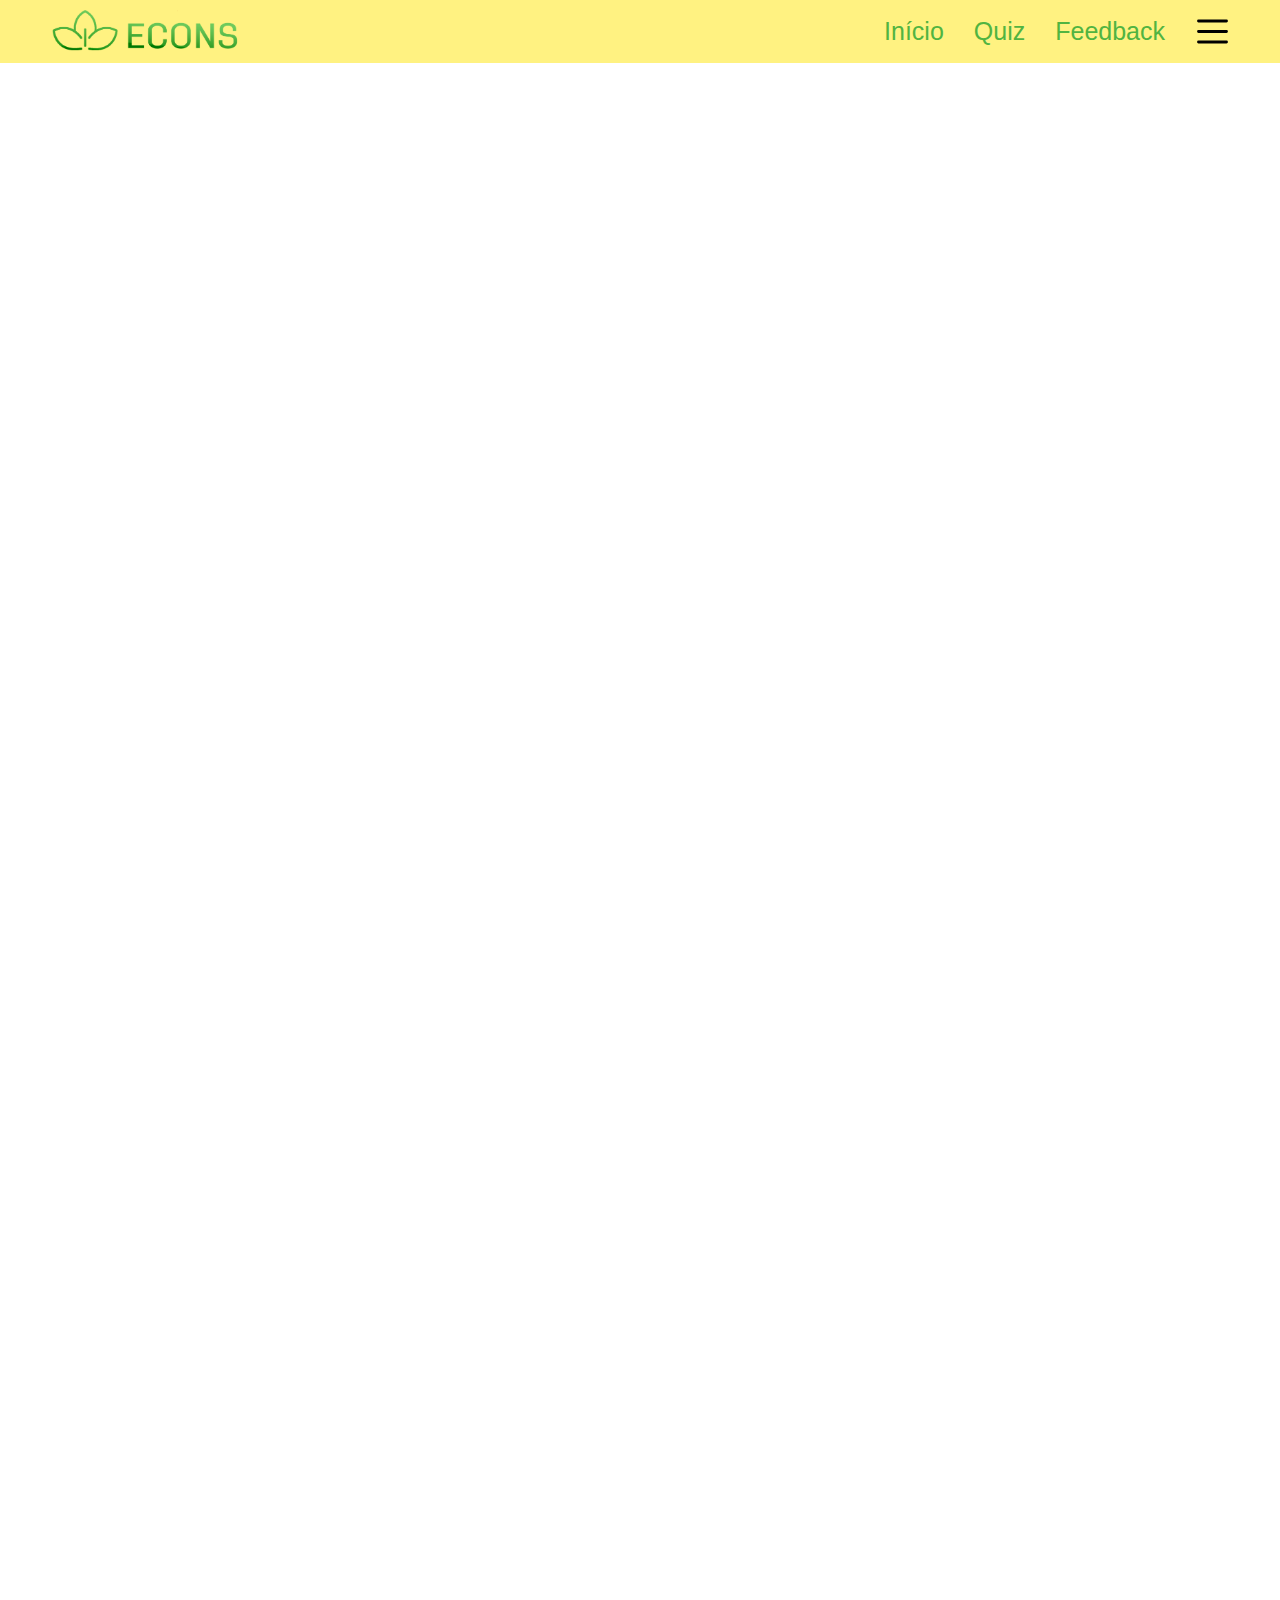
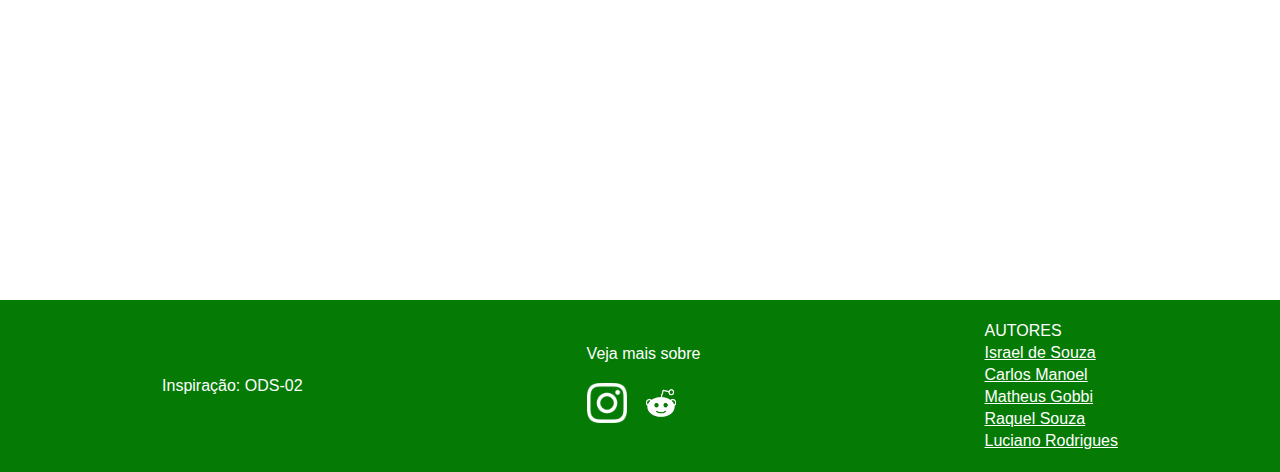
==== artigo.html @ 17e27d4b "[chore] update icone" ====
<!DOCTYPE html>
<html lang="pt-br">

<head>
    <link rel="shortcut icon" type="imagex/png" href="./assets/img/icone-logo.ico">

    <meta charset="UTF-8">
    <meta name="viewport" content="width=device-width, initial-scale=1.0">
    <title>Artigos</title>
    
    <link rel="stylesheet" href="./assets/style/header.css">
    <link rel="stylesheet" href="./assets/style/rodape.css">
</head>

<body>

    <header class="header">
        <div class="logo">
            <a href="./index.html"><img src="./assets/img/ECONSv2.png" alt=""></a>
        </div>

        <div>
            <nav>
                <ul>
                    <li><a href="./index.html">Início</a></li>
                    <li><a href="./quiz.html">Quiz</a></li>
                    <li><a href="./feedback.html">Feedback</a></li>
                    <li class="menu-hamb">
                        <svg xmlns="http://www.w3.org/2000/svg" x="0px" y="0px" id="menu-hamb" viewBox="0 0 50 50"
                            onclick="mostrarBarraLateral()">
                            <path
                                d="M 5 8 A 2.0002 2.0002 0 1 0 5 12 L 45 12 A 2.0002 2.0002 0 1 0 45 8 L 5 8 z M 5 23 A 2.0002 2.0002 0 1 0 5 27 L 45 27 A 2.0002 2.0002 0 1 0 45 23 L 5 23 z M 5 38 A 2.0002 2.0002 0 1 0 5 42 L 45 42 A 2.0002 2.0002 0 1 0 45 38 L 5 38 z">
                            </path>
                        </svg>
                    </li>
                </ul>
            </nav>
        </div>

    </header>

    <aside id="barraLateral">
        <nav>
            <p>Veja nosso catálogo completo de</p>
            <ol>
                <a href="./frutas.html" target="_self">
                    <li>Frutas</li>
                </a>
                <a href="./legumes.html" target="_self">
                    <li>Legumes</li>
                </a>
                <a href="./verduras.html" target="_self">
                    <li>Verduras</li>
                </a>

            </ol>
        </nav>
    </aside>


    <main style="height: 1900px;">

    </main>







    <footer class="rodape">

        <div class="link-footer">
            <p>Inspiração: <a href="https://brasil.un.org/pt-br/sdgs/2" target="_blank">ODS-02</a></p> 
        </div>

        <div>

            <div>
                <div>
                    Veja mais sobre
                </div>

                <div class="icones-rodape">
                    <a href="http://www.instagram.com/ec0ns_" target="_blank" rel="noopener noreferrer"><img
                            src="assets/img/insta.png" alt=""></a>

                    <a href="https://www.reddit.com/user/Ec0nsciente/" target="_blank"><img src="assets/img/red.png"
                            alt=""></a>
                </div>

            </div>
        </div>


        <div>
            <ul>
                <li class="fonte-bold">AUTORES </li>
                <li><a class="semEstiloAncora" href="https://github.com/israelsouza" target="_blank"
                        rel="noopener noreferrer">Israel de Souza</a> </li>
                <li><a class="semEstiloAncora" href="https://github.com/Dippshit" target="_blank">Carlos Manoel</a>
                </li>
                <li><a class="semEstiloAncora" href="https://github.com/TakiG13" target="_blank">Matheus Gobbi</a> </li>
                <li><a class="semEstiloAncora" href="https://github.com/RaquelSK" target="_blank">Raquel Souza</a> </li>
                <li><a class="semEstiloAncora" href="https://github.com/LucianoVitor" target="_blank"
                        rel="noopener noreferrer">Luciano Rodrigues</a> </li>
            </ul>
        </div>

    </footer>


    <script src="./assets/js/exibirMenu.js"></script>
</body>

</html>
---- assets/style/header.css ----
* {
    margin: 0;
    padding: 0;
    font-family: Arial, sans-serif;
}

.header {
    font-size: 0;
    z-index: 1;
    width: 100%;
    position: fixed;
    top: 0;
    left: 0;
    display: flex;
    justify-content: space-between;
    align-items: center;
    background-color: #fff281;
    padding: 10px 0;
}

.header .logo img {
    width: 200px;
    margin-left: 50px;
}

.header nav ul {
    display: flex;
    align-items: center;
    list-style: none;
    margin: 0;
    padding: 0;
}

.header li {
    margin-left: 30px;
    font-size: 25px;
}

.header li a {
    text-decoration: none;
    color: #51b441;
}

.menu-hamb {
    margin: 0 50px 0 0;
    cursor: pointer;
    width: 35px;
    height: 35px;
}

#barraLateral {
    display: none;
    padding-top: 78px;
    background-color: #fff281;
    margin: 0 auto;
    text-align: center;
    transition: .9s;
}

#barraLateral p {
    border-top: 1px solid black;
    padding-top: 5px;
    margin-bottom: 3px;
}

#barraLateral a {
    color: black;
    text-decoration: none;
}

aside#barraLateral ol {
    margin-bottom: 0;
    padding-left: 0;
}

#barraLateral ol li {
    border-top: 1px solid black;
    list-style: none;
    padding: 5px 0;
}

#barraLateral ol li:hover {
    background-color: #faea54f9;
    transition: .2s;
}
---- assets/style/rodape.css ----
.semEstiloAncora{
    color: white;
}

.rodape {
    display: flex;
    justify-content: space-around;
    align-items: center;
    background-color: #057b05;
    color: white;
    padding: 20px;
}

.rodape li {
    list-style: none;
    padding: 2px 0;
}

.rodape .icones-rodape  a  {
    width: 800px;
    height: 800px;
    padding-top: 20px;
}

.rodape div.icones-rodape img:first-child {
    width: 40px;
    height: auto;
    padding-top: 20px;
    padding-right: 10px;
}

.link-footer a{
    color: white;
    text-decoration: none;
}
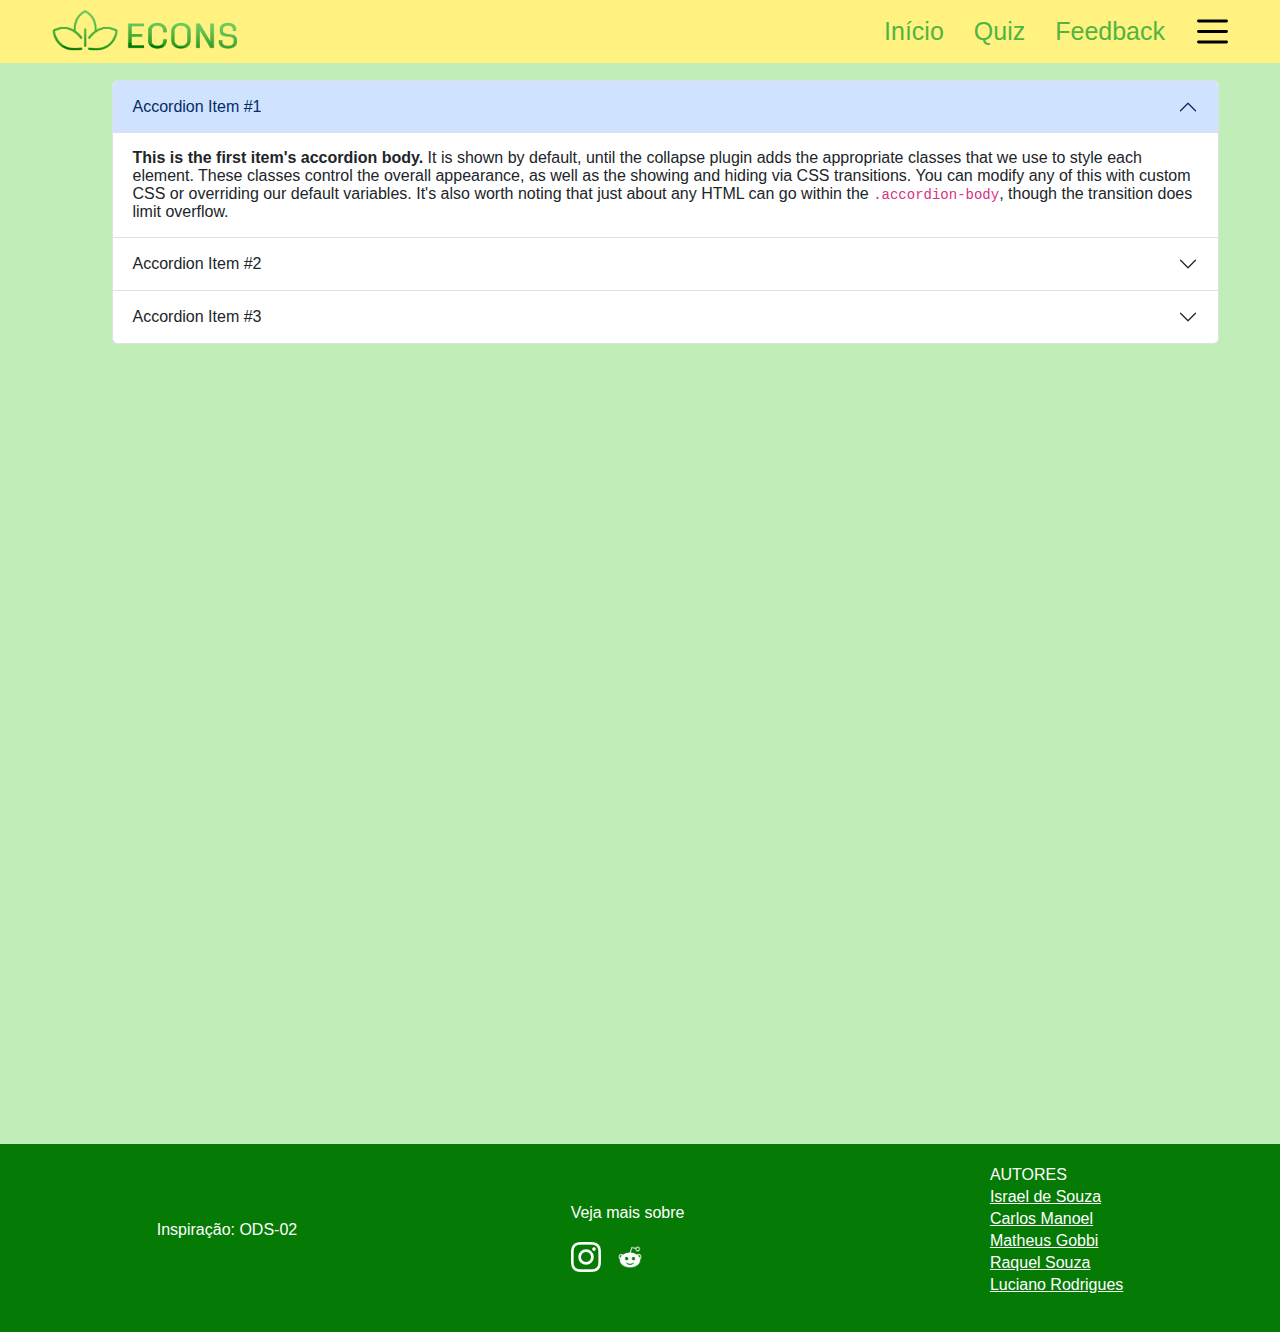
==== commit b9da1eb5: "[chore] preparação página de artigos" ====
--- a/artigo.html
+++ b/artigo.html
@@ -7,9 +7,12 @@
     <meta charset="UTF-8">
     <meta name="viewport" content="width=device-width, initial-scale=1.0">
     <title>Artigos</title>
-    
+
     <link rel="stylesheet" href="./assets/style/header.css">
     <link rel="stylesheet" href="./assets/style/rodape.css">
+    <link rel="stylesheet" href="./assets/style/article.css">
+
+    <link href="./assets/style/bootstrap/bootstrap.min.css" rel="stylesheet" crossorigin="anonymous">
 </head>
 
 <body>
@@ -58,7 +61,75 @@
     </aside>
 
 
-    <main style="height: 1900px;">
+    <main>
+
+        <div class="accordion" id="accordionPanelsStayOpenExample">
+
+            <div class="accordion-item">
+                <h2 class="accordion-header">
+                    <button class="accordion-button" type="button" data-bs-toggle="collapse"
+                        data-bs-target="#panelsStayOpen-collapseOne" aria-expanded="true"
+                        aria-controls="panelsStayOpen-collapseOne">
+                        Accordion Item #1
+                    </button>
+                </h2>
+                <div id="panelsStayOpen-collapseOne" class="accordion-collapse collapse show">
+                    <div class="accordion-body">
+                        <strong>This is the first item's accordion body.</strong> It is shown by default, until the
+                        collapse plugin adds the appropriate classes that we use to style each element. These classes
+                        control the overall appearance, as well as the showing and hiding via CSS transitions. You can
+                        modify any of this with custom CSS or overriding our default variables. It's also worth noting
+                        that just about any HTML can go within the <code>.accordion-body</code>, though the transition
+                        does limit overflow.
+                    </div>
+                </div>
+            </div>
+
+            <div class="accordion-item">
+                <h2 class="accordion-header">
+                    <button class="accordion-button collapsed" type="button" data-bs-toggle="collapse"
+                        data-bs-target="#panelsStayOpen-collapseTwo" aria-expanded="false"
+                        aria-controls="panelsStayOpen-collapseTwo">
+                        Accordion Item #2
+                    </button>
+                </h2>
+                <div id="panelsStayOpen-collapseTwo" class="accordion-collapse collapse">
+                    <div class="accordion-body">
+                        <strong>This is the second item's accordion body.</strong> It is hidden by default, until the
+                        collapse plugin adds the appropriate classes that we use to style each element. These classes
+                        control the overall appearance, as well as the showing and hiding via CSS transitions. You can
+                        modify any of this with custom CSS or overriding our default variables. It's also worth noting
+                        that just about any HTML can go within the <code>.accordion-body</code>, though the transition
+                        does limit overflow.
+                    </div>
+                </div>
+            </div>
+
+            <div class="accordion-item">
+                <h2 class="accordion-header">
+                    <button class="accordion-button collapsed" type="button" data-bs-toggle="collapse"
+                        data-bs-target="#panelsStayOpen-collapseThree" aria-expanded="false"
+                        aria-controls="panelsStayOpen-collapseThree">
+                        Accordion Item #3
+                    </button>
+                </h2>
+                <div id="panelsStayOpen-collapseThree" class="accordion-collapse collapse">
+                    <div class="accordion-body">
+                        <strong>This is the third item's accordion body.</strong> It is hidden by default, until the
+                        collapse plugin adds the appropriate classes that we use to style each element. These classes
+                        control the overall appearance, as well as the showing and hiding via CSS transitions. You can
+                        modify any of this with custom CSS or overriding our default variables. It's also worth noting
+                        that just about any HTML can go within the <code>.accordion-body</code>, though the transition
+                        does limit overflow.
+                    </div>
+                </div>
+            </div>
+
+        </div>
+
+
+
+
 
     </main>
 
@@ -71,7 +142,7 @@
     <footer class="rodape">
 
         <div class="link-footer">
-            <p>Inspiração: <a href="https://brasil.un.org/pt-br/sdgs/2" target="_blank">ODS-02</a></p> 
+            <p>Inspiração: <a href="https://brasil.un.org/pt-br/sdgs/2" target="_blank">ODS-02</a></p>
         </div>
 
         <div>
@@ -112,5 +183,8 @@
 
     <script src="./assets/js/exibirMenu.js"></script>
 </body>
+<script src="https://cdn.jsdelivr.net/npm/bootstrap@5.3.3/dist/js/bootstrap.bundle.min.js"
+    integrity="sha384-YvpcrYf0tY3lHB60NNkmXc5s9fDVZLESaAA55NDzOxhy9GkcIdslK1eN7N6jIeHz"
+    crossorigin="anonymous"></script>
 
 </html>--- a/assets/style/article.css
+++ b/assets/style/article.css
@@ -0,0 +1,19 @@
+html body main .accordion{
+    width: 100%;
+    
+}
+
+.accordion-item{
+    width: 90%;
+    margin: 0 auto;
+}
+
+main {
+    padding-top: 80px;
+    background-color: rgba(171, 231, 160, 0.737);
+    max-width: 1280px;
+    margin: 0 auto;
+    padding-left: 50px;
+    padding-bottom: 800px;
+    box-shadow: 10px 10px 10px 10px rgb(0 0 0 / 20%);
+}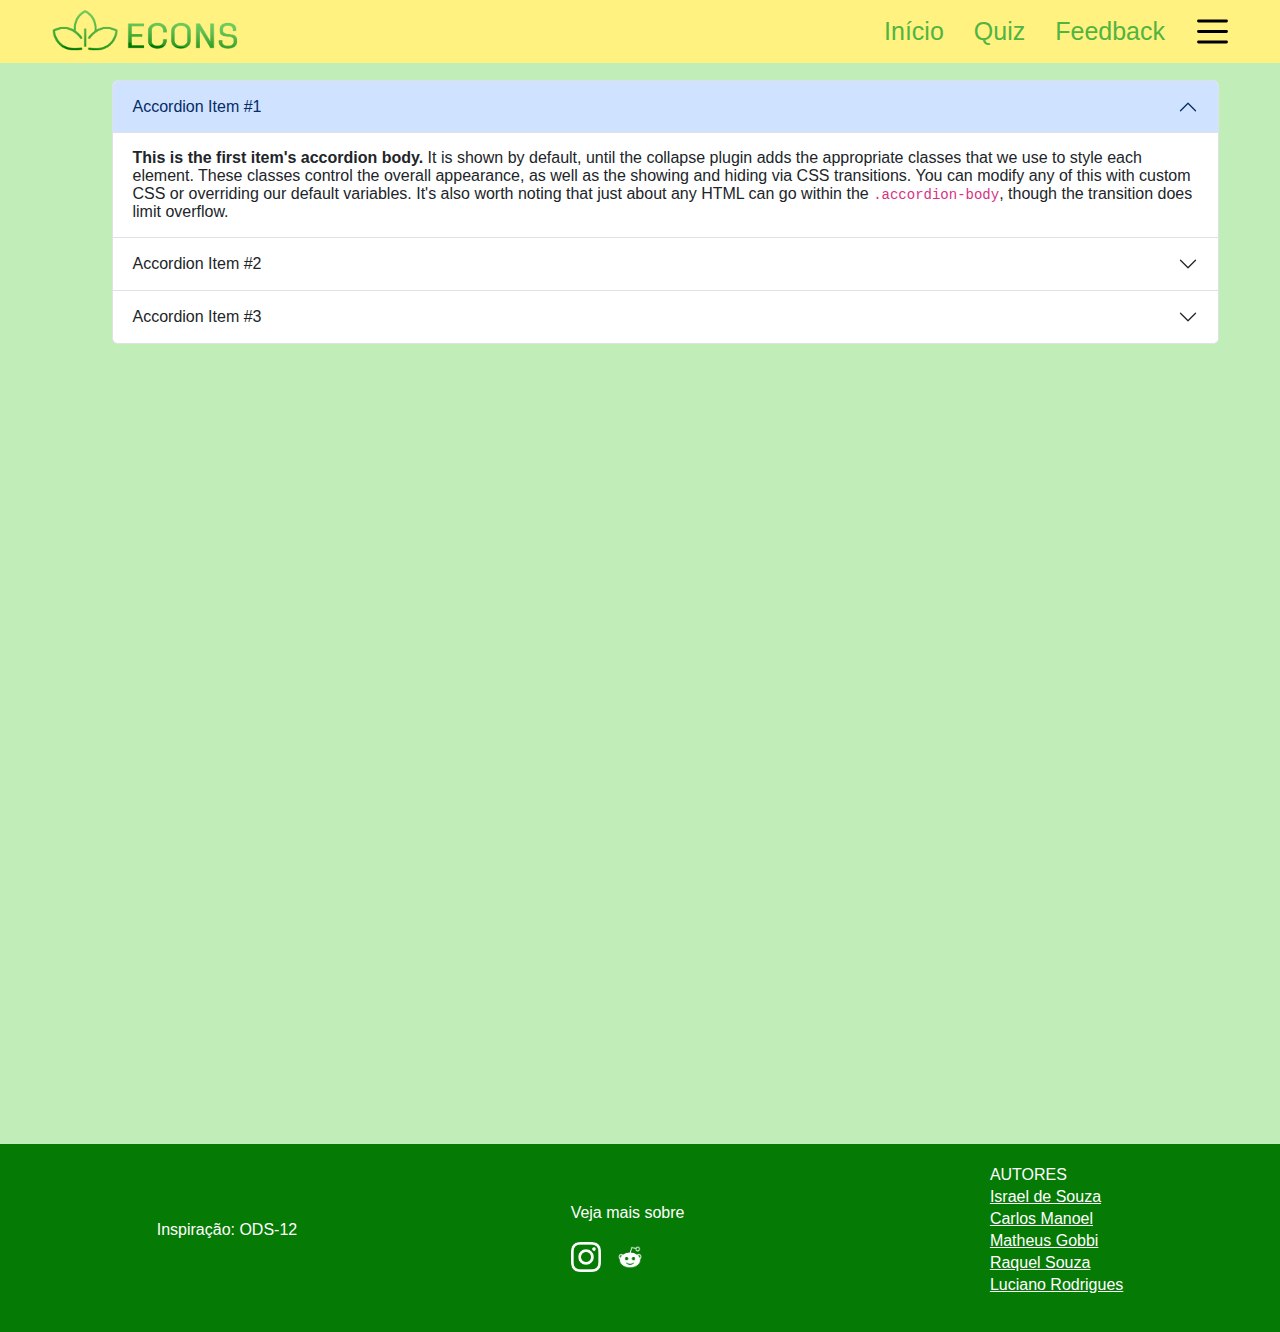
==== commit f7f1a969: "[chore]" ====
--- a/artigo.html
+++ b/artigo.html
@@ -142,7 +142,7 @@
     <footer class="rodape">
 
         <div class="link-footer">
-            <p>Inspiração: <a href="https://brasil.un.org/pt-br/sdgs/2" target="_blank">ODS-02</a></p>
+            <p>Inspiração: <a href="https://brasil.un.org/pt-br/sdgs/12" target="_blank">ODS-12</a></p>
         </div>
 
         <div>
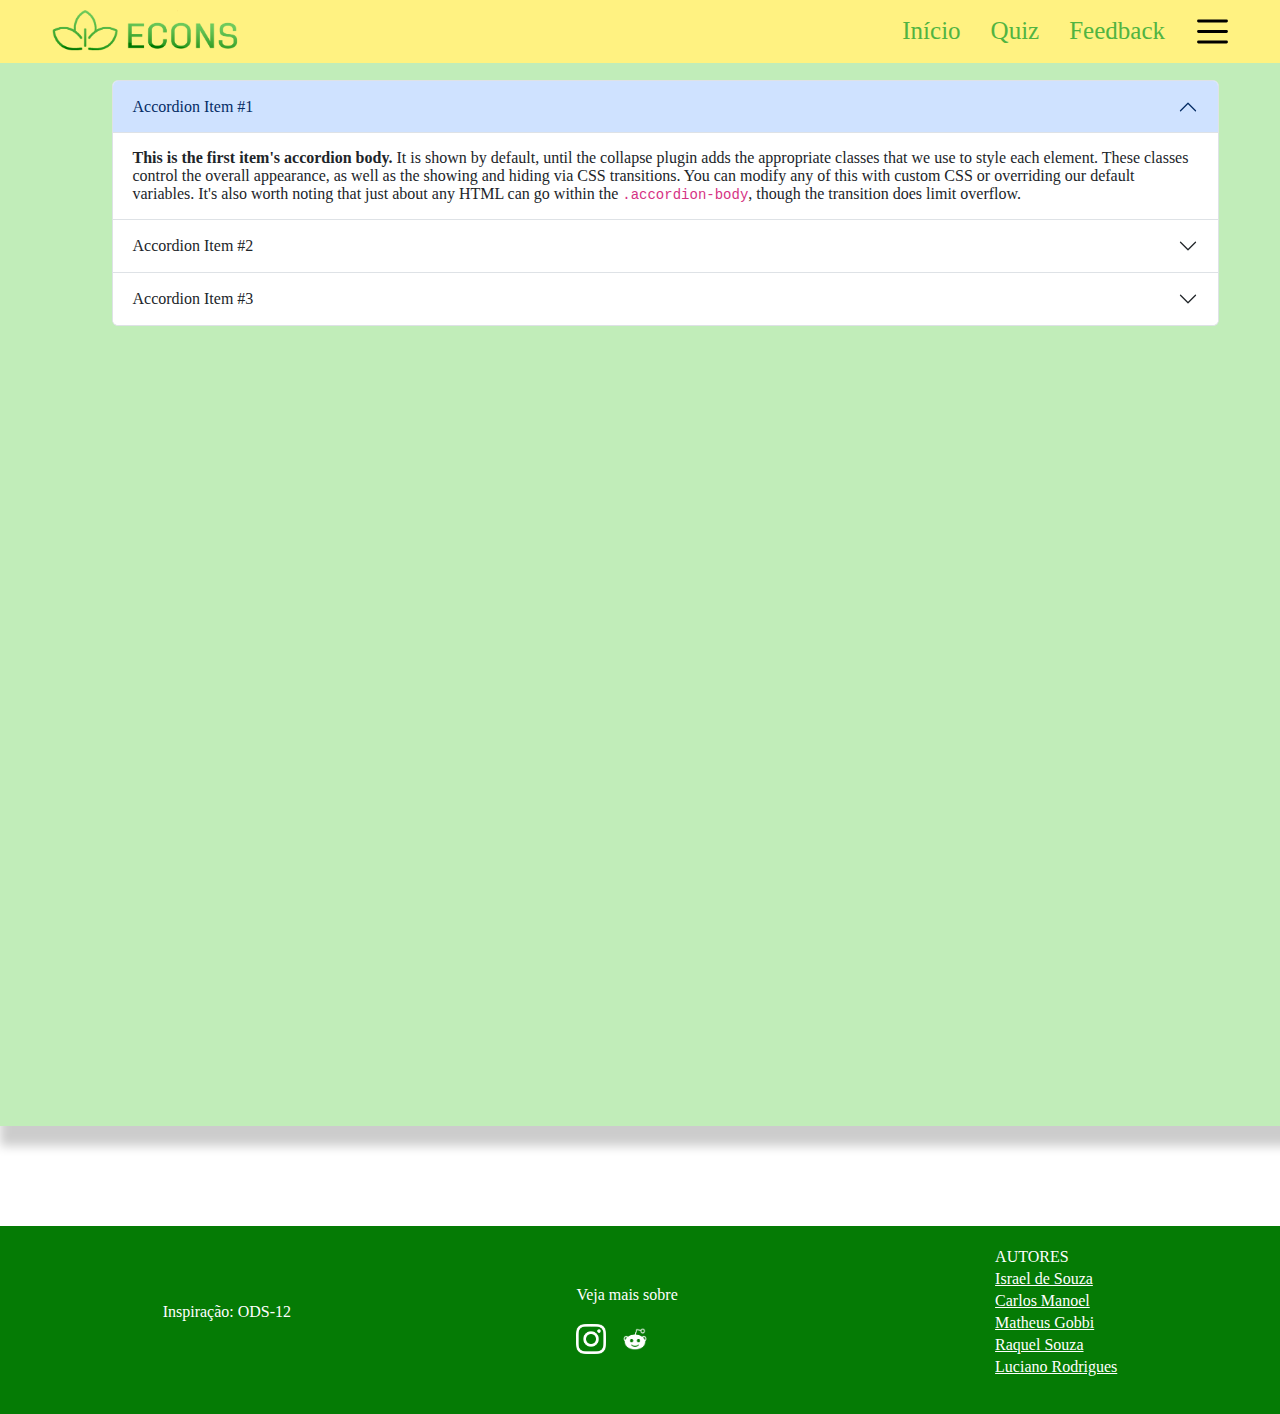
==== commit b7df6c24: "[feat] responsividade header" ====
--- a/artigo.html
+++ b/artigo.html
@@ -25,9 +25,9 @@
         <div>
             <nav>
                 <ul>
-                    <li><a href="./index.html">Início</a></li>
-                    <li><a href="./quiz.html">Quiz</a></li>
-                    <li><a href="./feedback.html">Feedback</a></li>
+                    <li class="nav-list-item"><a href="./index.html">Início</a></li>
+                    <li class="nav-list-item"><a href="./quiz.html">Quiz</a></li>
+                    <li class="nav-list-item"><a href="./feedback.html">Feedback</a></li>
                     <li class="menu-hamb">
                         <svg xmlns="http://www.w3.org/2000/svg" x="0px" y="0px" id="menu-hamb" viewBox="0 0 50 50"
                             onclick="mostrarBarraLateral()">
@@ -44,8 +44,26 @@
 
     <aside id="barraLateral">
         <nav>
-            <p>Veja nosso catálogo completo de</p>
+            <p id="veja-catalogo-menu-hamb">Veja nosso catálogo completo de</p>
             <ol>
+                
+                <a href="./index.html">
+                <li class="nav-list-item-aside">
+                        Início
+                    </li>
+                </a>
+                
+                <a href="./quiz.html">
+                <li class="nav-list-item-aside">
+                        Quiz
+                    </li>
+                </a>
+                
+                <a href="./feedback.html">
+                <li class="nav-list-item-aside">
+                        Feedback
+                    </li>
+                </a>
                 <a href="./frutas.html" target="_self">
                     <li>Frutas</li>
                 </a>
--- a/assets/style/header.css
+++ b/assets/style/header.css
@@ -1,7 +1,5 @@
-* {
-    margin: 0;
-    padding: 0;
-    font-family: Arial, sans-serif;
+.nav-list-item-aside{
+    display: none;
 }
 
 .header {
@@ -82,4 +80,18 @@
 #barraLateral ol li:hover {
     background-color: #faea54f9;
     transition: .2s;
+}
+
+@media(max-width: 780px){
+    .nav-list-item{
+        display: none;
+    }
+
+    #veja-catalogo-menu-hamb{
+        display: none
+    }
+
+    .nav-list-item-aside{
+        display: block;
+    }
 }--- a/assets/style/rodape.css
+++ b/assets/style/rodape.css
@@ -10,6 +10,7 @@
     background-color: #057b05;
     color: white;
     padding: 20px;
+    margin-top: 100px;
 }
 
 .rodape li {
@@ -33,4 +34,22 @@
 .link-footer a{
     color: white;
     text-decoration: none;
+}
+
+.link-footer p{
+    text-align: center;
+}
+
+@media (max-width: 620px) {
+    footer{
+        font-size: 15px;
+    }
+    
+}
+
+@media (max-width: 450px) {
+    footer{
+        font-size: 12px;
+    }
+    
 }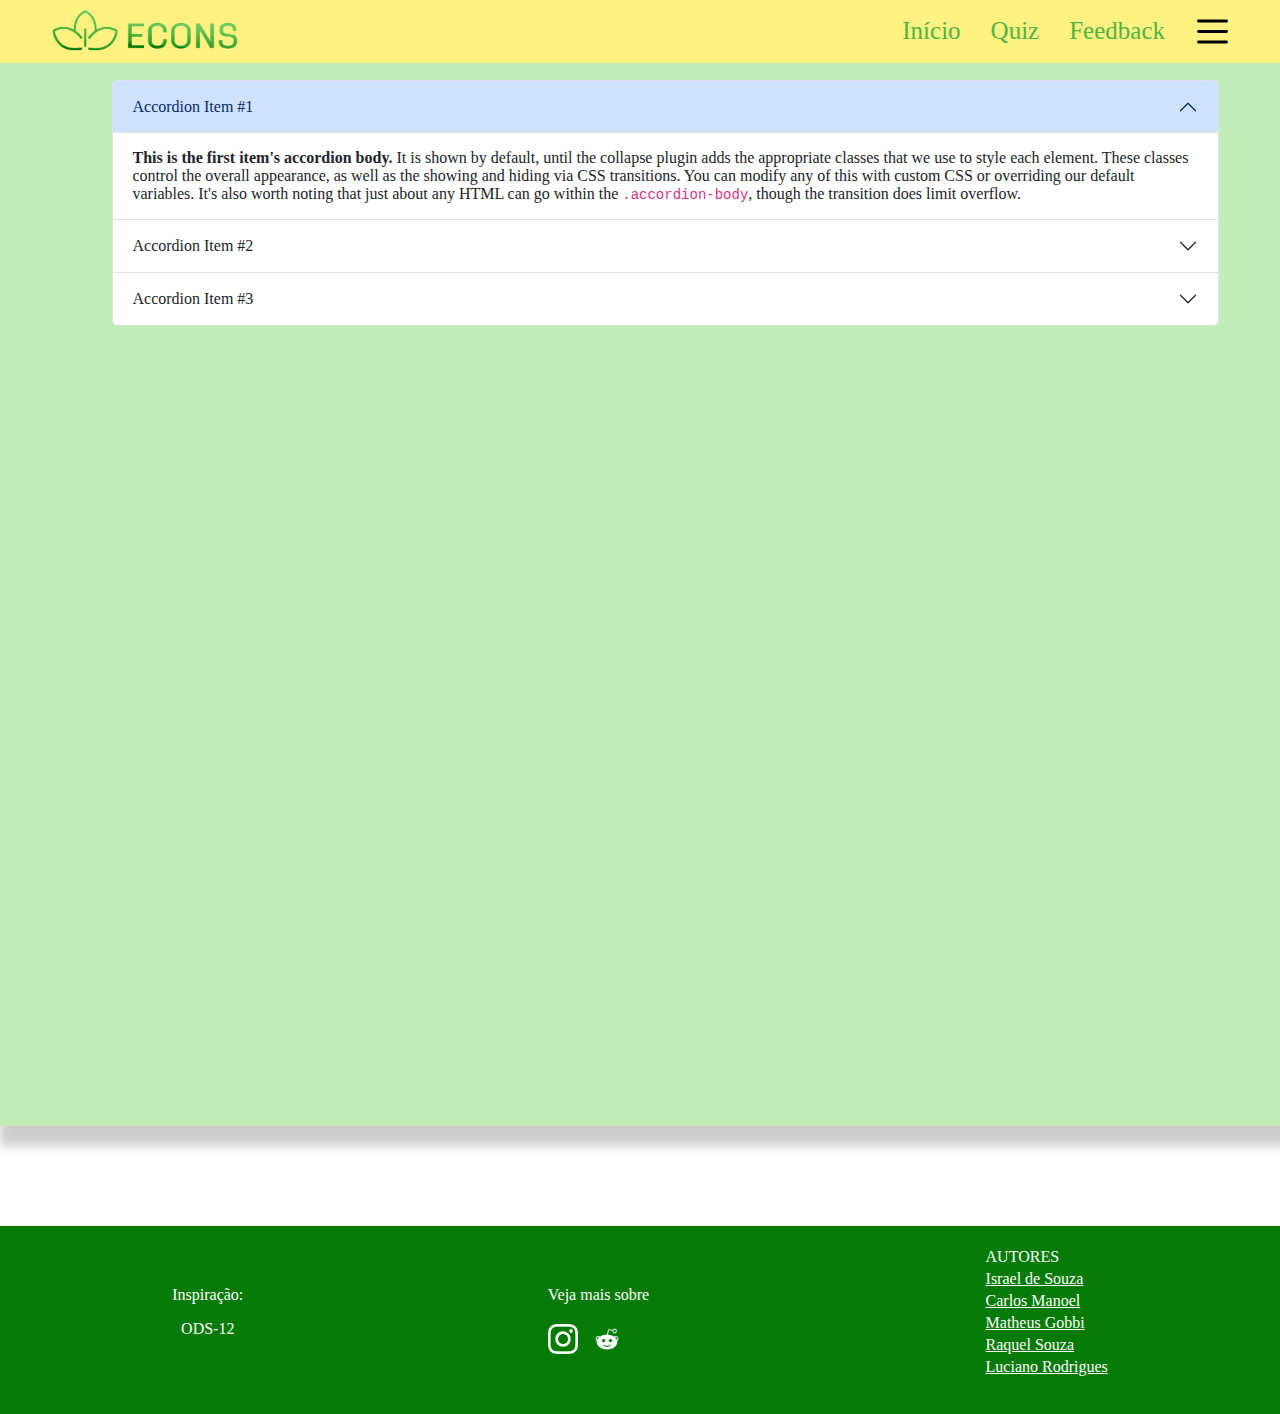
==== commit ae14c6c5: "[chore] update footer" ====
--- a/artigo.html
+++ b/artigo.html
@@ -160,7 +160,8 @@
     <footer class="rodape">
 
         <div class="link-footer">
-            <p>Inspiração: <a href="https://brasil.un.org/pt-br/sdgs/12" target="_blank">ODS-12</a></p>
+            <p>Inspiração:</p>
+            <p><a href="https://brasil.un.org/pt-br/sdgs/12" target="_blank">ODS-12</a></p>
         </div>
 
         <div>
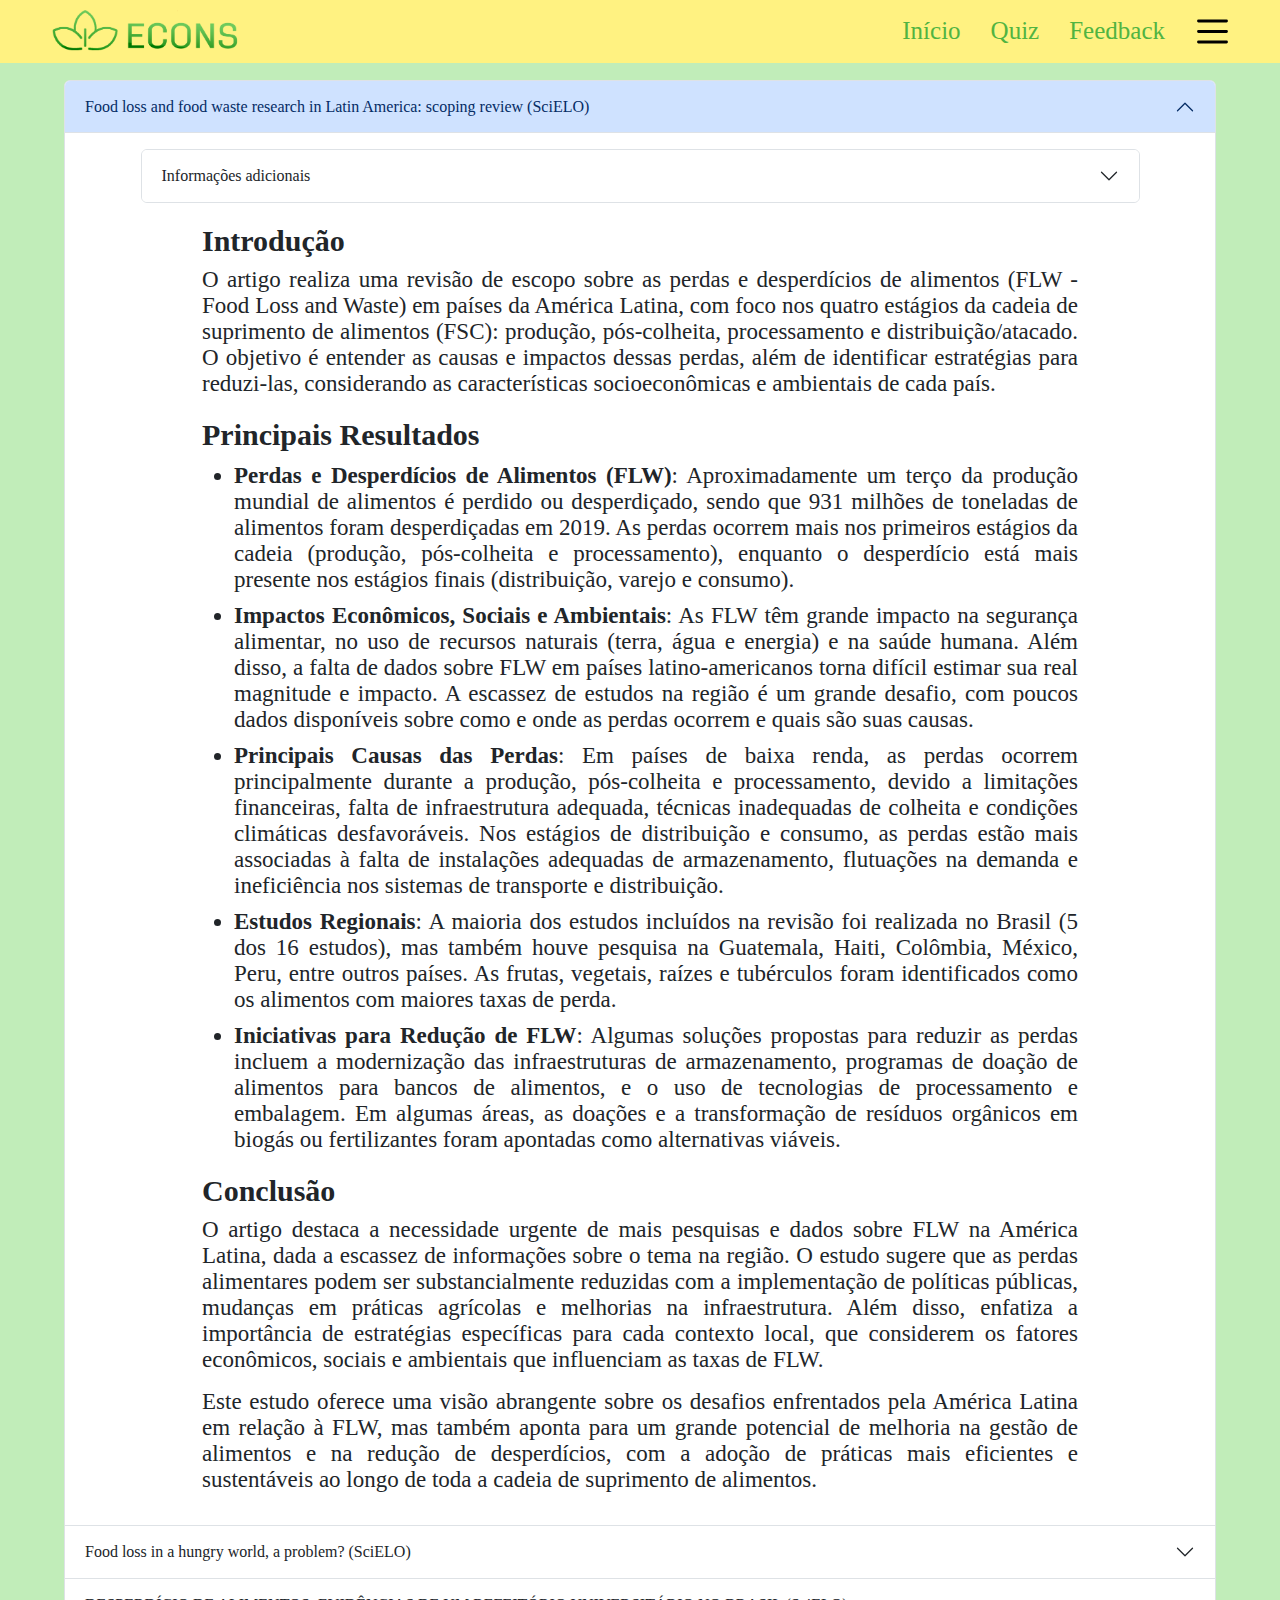
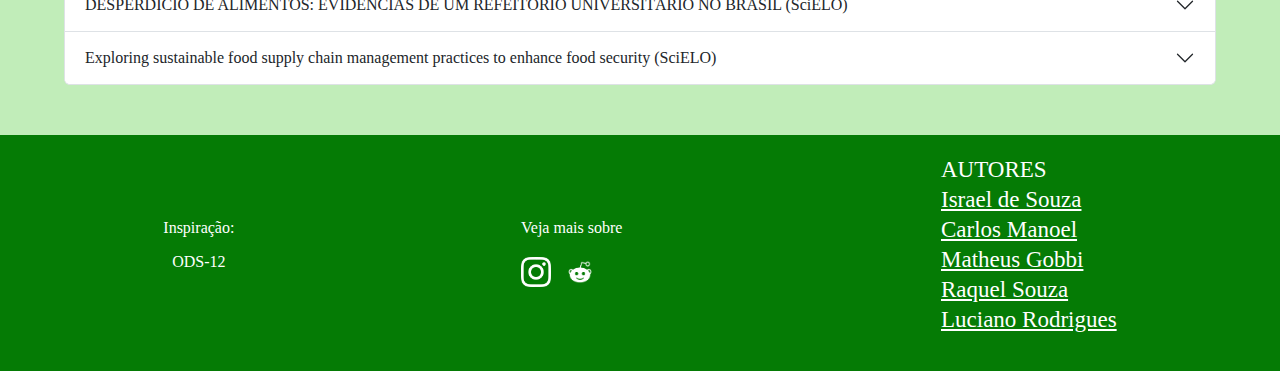
==== commit 305d79ff: "[chore] style" ====
--- a/artigo.html
+++ b/artigo.html
@@ -2,24 +2,23 @@
 <html lang="pt-br">
 
 <head>
-    <link rel="shortcut icon" type="imagex/png" href="./assets/img/icone-logo.ico">
-
-    <meta charset="UTF-8">
-    <meta name="viewport" content="width=device-width, initial-scale=1.0">
+    <link rel="shortcut icon" type="imagex/png" href="./assets/img/icone-logo.ico" />
+
+    <meta charset="UTF-8" />
+    <meta name="viewport" content="width=device-width, initial-scale=1.0" />
     <title>Artigos</title>
 
-    <link rel="stylesheet" href="./assets/style/header.css">
-    <link rel="stylesheet" href="./assets/style/rodape.css">
-    <link rel="stylesheet" href="./assets/style/article.css">
-
-    <link href="./assets/style/bootstrap/bootstrap.min.css" rel="stylesheet" crossorigin="anonymous">
+    <link rel="stylesheet" href="./assets/style/header.css" />
+    <link rel="stylesheet" href="./assets/style/rodape.css" />
+    <link rel="stylesheet" href="./assets/style/article.css" />
+
+    <link href="./assets/style/bootstrap/bootstrap.min.css" rel="stylesheet" crossorigin="anonymous" />
 </head>
 
 <body>
-
     <header class="header">
         <div class="logo">
-            <a href="./index.html"><img src="./assets/img/ECONSv2.png" alt=""></a>
+            <a href="./index.html"><img src="./assets/img/ECONSv2.png" alt="" /></a>
         </div>
 
         <div>
@@ -27,7 +26,9 @@
                 <ul>
                     <li class="nav-list-item"><a href="./index.html">Início</a></li>
                     <li class="nav-list-item"><a href="./quiz.html">Quiz</a></li>
-                    <li class="nav-list-item"><a href="./feedback.html">Feedback</a></li>
+                    <li class="nav-list-item">
+                        <a href="./feedback.html">Feedback</a>
+                    </li>
                     <li class="menu-hamb">
                         <svg xmlns="http://www.w3.org/2000/svg" x="0px" y="0px" id="menu-hamb" viewBox="0 0 50 50"
                             onclick="mostrarBarraLateral()">
@@ -39,30 +40,22 @@
                 </ul>
             </nav>
         </div>
-
     </header>
 
     <aside id="barraLateral">
         <nav>
             <p id="veja-catalogo-menu-hamb">Veja nosso catálogo completo de</p>
             <ol>
-                
                 <a href="./index.html">
-                <li class="nav-list-item-aside">
-                        Início
-                    </li>
+                    <li class="nav-list-item-aside">Início</li>
                 </a>
-                
+
                 <a href="./quiz.html">
-                <li class="nav-list-item-aside">
-                        Quiz
-                    </li>
+                    <li class="nav-list-item-aside">Quiz</li>
                 </a>
-                
+
                 <a href="./feedback.html">
-                <li class="nav-list-item-aside">
-                        Feedback
-                    </li>
+                    <li class="nav-list-item-aside">Feedback</li>
                 </a>
                 <a href="./frutas.html" target="_self">
                     <li>Frutas</li>
@@ -73,32 +66,152 @@
                 <a href="./verduras.html" target="_self">
                     <li>Verduras</li>
                 </a>
-
             </ol>
         </nav>
     </aside>
 
-
     <main>
-
         <div class="accordion" id="accordionPanelsStayOpenExample">
-
             <div class="accordion-item">
                 <h2 class="accordion-header">
                     <button class="accordion-button" type="button" data-bs-toggle="collapse"
                         data-bs-target="#panelsStayOpen-collapseOne" aria-expanded="true"
                         aria-controls="panelsStayOpen-collapseOne">
-                        Accordion Item #1
+                        Food loss and food waste research in Latin America: scoping review
+                        (SciELO)
                     </button>
                 </h2>
                 <div id="panelsStayOpen-collapseOne" class="accordion-collapse collapse show">
                     <div class="accordion-body">
-                        <strong>This is the first item's accordion body.</strong> It is shown by default, until the
-                        collapse plugin adds the appropriate classes that we use to style each element. These classes
-                        control the overall appearance, as well as the showing and hiding via CSS transitions. You can
-                        modify any of this with custom CSS or overriding our default variables. It's also worth noting
-                        that just about any HTML can go within the <code>.accordion-body</code>, though the transition
-                        does limit overflow.
+                        <div class="accordion-item">
+                            <h2 class="accordion-header">
+                                <button class="accordion-button collapsed" type="button" data-bs-toggle="collapse"
+                                    data-bs-target=".keywords" aria-expanded="false" aria-controls="keywords">
+                                    Informações adicionais
+                                </button>
+                            </h2>
+                            <div class="accordion-collapse collapse keywords">
+                                <div class="accordion-body">
+                                    <div>
+                                        <strong>Autores:</strong>
+
+                                        <ul>
+                                            <li>Bruna Vieira de Lima Costa</li>
+                                            <li>Nayhanne Gomes Cordeiro</li>
+                                            <li>Victória Bortolosso Bocardi</li>
+                                            <li>Gislene Regina Fernandes</li>
+                                            <li>Simone Cardoso Lisboa Pereira</li>
+                                            <li>Rafael Moreira Claro</li>
+                                            <li>Camila Kümmel Duarte</li>
+                                        </ul>
+                                    </div>
+
+                                    <div>
+                                        <p>
+                                            Para mais detalhes das informações, visite o artigo
+                                            clicando
+                                            <a href="https://www.scielosp.org/article/csc/2024.v29n10/e04532023/"
+                                                target="_blank">aqui</a>
+                                        </p>
+                                    </div>
+                                </div>
+                            </div>
+                        </div>
+
+                        <article class="conteudo-pesquisa container">
+                            <section>
+                                <h2>Introdução</h2>
+                                <p>
+                                    O artigo realiza uma revisão de escopo sobre as perdas e
+                                    desperdícios de alimentos (FLW - Food Loss and Waste) em
+                                    países da América Latina, com foco nos quatro estágios da
+                                    cadeia de suprimento de alimentos (FSC): produção,
+                                    pós-colheita, processamento e distribuição/atacado. O
+                                    objetivo é entender as causas e impactos dessas perdas, além
+                                    de identificar estratégias para reduzi-las, considerando as
+                                    características socioeconômicas e ambientais de cada país.
+                                </p>
+                            </section>
+
+                            <section>
+                                <h2>Principais Resultados</h2>
+                                <ul>
+                                    <li>
+                                        <strong>Perdas e Desperdícios de Alimentos (FLW)</strong>:
+                                        Aproximadamente um terço da produção mundial de alimentos
+                                        é perdido ou desperdiçado, sendo que 931 milhões de
+                                        toneladas de alimentos foram desperdiçadas em 2019. As
+                                        perdas ocorrem mais nos primeiros estágios da cadeia
+                                        (produção, pós-colheita e processamento), enquanto o
+                                        desperdício está mais presente nos estágios finais
+                                        (distribuição, varejo e consumo).
+                                    </li>
+                                    <li>
+                                        <strong>Impactos Econômicos, Sociais e Ambientais</strong>: As FLW têm grande
+                                        impacto na segurança
+                                        alimentar, no
+                                        uso de recursos naturais (terra, água e energia) e na
+                                        saúde humana. Além disso, a falta de dados sobre FLW em
+                                        países latino-americanos torna difícil estimar sua real
+                                        magnitude e impacto. A escassez de estudos na região é um
+                                        grande desafio, com poucos dados disponíveis sobre como e
+                                        onde as perdas ocorrem e quais são suas causas.
+                                    </li>
+                                    <li>
+                                        <strong>Principais Causas das Perdas</strong>: Em países
+                                        de baixa renda, as perdas ocorrem principalmente durante a
+                                        produção, pós-colheita e processamento, devido a
+                                        limitações financeiras, falta de infraestrutura adequada,
+                                        técnicas inadequadas de colheita e condições climáticas
+                                        desfavoráveis. Nos estágios de distribuição e consumo, as
+                                        perdas estão mais associadas à falta de instalações
+                                        adequadas de armazenamento, flutuações na demanda e
+                                        ineficiência nos sistemas de transporte e distribuição.
+                                    </li>
+                                    <li>
+                                        <strong>Estudos Regionais</strong>: A maioria dos estudos
+                                        incluídos na revisão foi realizada no Brasil (5 dos 16
+                                        estudos), mas também houve pesquisa na Guatemala, Haiti,
+                                        Colômbia, México, Peru, entre outros países. As frutas,
+                                        vegetais, raízes e tubérculos foram identificados como os
+                                        alimentos com maiores taxas de perda.
+                                    </li>
+                                    <li>
+                                        <strong>Iniciativas para Redução de FLW</strong>: Algumas
+                                        soluções propostas para reduzir as perdas incluem a
+                                        modernização das infraestruturas de armazenamento,
+                                        programas de doação de alimentos para bancos de alimentos,
+                                        e o uso de tecnologias de processamento e embalagem. Em
+                                        algumas áreas, as doações e a transformação de resíduos
+                                        orgânicos em biogás ou fertilizantes foram apontadas como
+                                        alternativas viáveis.
+                                    </li>
+                                </ul>
+                            </section>
+
+                            <section>
+                                <h2>Conclusão</h2>
+                                <p>
+                                    O artigo destaca a necessidade urgente de mais pesquisas e
+                                    dados sobre FLW na América Latina, dada a escassez de
+                                    informações sobre o tema na região. O estudo sugere que as
+                                    perdas alimentares podem ser substancialmente reduzidas com
+                                    a implementação de políticas públicas, mudanças em práticas
+                                    agrícolas e melhorias na infraestrutura. Além disso,
+                                    enfatiza a importância de estratégias específicas para cada
+                                    contexto local, que considerem os fatores econômicos,
+                                    sociais e ambientais que influenciam as taxas de FLW.
+                                </p>
+                                <p>
+                                    Este estudo oferece uma visão abrangente sobre os desafios
+                                    enfrentados pela América Latina em relação à FLW, mas também
+                                    aponta para um grande potencial de melhoria na gestão de
+                                    alimentos e na redução de desperdícios, com a adoção de
+                                    práticas mais eficientes e sustentáveis ao longo de toda a
+                                    cadeia de suprimento de alimentos.
+                                </p>
+                            </section>
+                        </article>
                     </div>
                 </div>
             </div>
@@ -108,17 +221,143 @@
                     <button class="accordion-button collapsed" type="button" data-bs-toggle="collapse"
                         data-bs-target="#panelsStayOpen-collapseTwo" aria-expanded="false"
                         aria-controls="panelsStayOpen-collapseTwo">
-                        Accordion Item #2
+                        Food loss in a hungry world, a problem? (SciELO)
                     </button>
                 </h2>
                 <div id="panelsStayOpen-collapseTwo" class="accordion-collapse collapse">
                     <div class="accordion-body">
-                        <strong>This is the second item's accordion body.</strong> It is hidden by default, until the
-                        collapse plugin adds the appropriate classes that we use to style each element. These classes
-                        control the overall appearance, as well as the showing and hiding via CSS transitions. You can
-                        modify any of this with custom CSS or overriding our default variables. It's also worth noting
-                        that just about any HTML can go within the <code>.accordion-body</code>, though the transition
-                        does limit overflow.
+                        <div class="accordion-item">
+                            <h2 class="accordion-header">
+                                <button class="accordion-button collapsed" type="button" data-bs-toggle="collapse"
+                                    data-bs-target="#panelsStayOpen-collapseTwo-keywords" aria-expanded="false"
+                                    aria-controls="panelsStayOpen-collapseTwo-keywords">
+                                    Informações adicionais
+                                </button>
+                            </h2>
+                            <div id="panelsStayOpen-collapseTwo-keywords" class="accordion-collapse collapse">
+                                <div class="accordion-body">
+                                    <div>
+                                        <strong>Autores:</strong>
+
+                                        <ul>
+                                            <li>Natalia Martínez Z.</li>
+                                            <li>Zoila Menacho P.</li>
+                                            <li>Fabio Pachón-Ariza</li>
+                                        </ul>
+                                    </div>
+
+                                    <div>
+                                        <p>
+                                            Para mais detalhes das informações, visite o artigo
+                                            clicando
+                                            <a href="http://www.scielo.org.co/scielo.php?script=sci_arttext&pid=S0120-99652014000200016&lang=pt"
+                                                target="_blank">aqui</a>
+                                        </p>
+                                    </div>
+                                </div>
+                            </div>
+                        </div>
+
+                        <article class="container">
+                            <h2>Resumo do Artigo sobre Desperdício de Alimentos</h2>
+                            <p>
+                                Este artigo aborda as causas do desperdício de alimentos ao
+                                longo da cadeia de suprimentos alimentares, destacando as
+                                diferenças nas etapas de perda entre países desenvolvidos e em
+                                desenvolvimento. Os dados apresentados indicam que as perdas
+                                são significativas nas fases iniciais da cadeia alimentar,
+                                como o cultivo, colheita e pós-colheita, em países em
+                                desenvolvimento. Já em países desenvolvidos, o desperdício é
+                                mais concentrado na fase de consumo, devido ao comportamento e
+                                à conscientização dos consumidores.
+                            </p>
+
+                            <h2>Fases da Cadeia Alimentar e Causas de Perda</h2>
+                            <p>
+                                A cadeia de fornecimento de alimentos é composta por várias
+                                fases, incluindo produção, pós-colheita, processamento,
+                                transporte, venda e consumo. Cada uma dessas fases apresenta
+                                diferentes causas e níveis de desperdício, dependendo do grau
+                                de desenvolvimento do país. Em países em desenvolvimento, as
+                                perdas são frequentemente causadas por infraestruturas
+                                deficientes, falta de tecnologia e recursos econômicos
+                                limitados para melhorar o processo. Por outro lado, em países
+                                desenvolvidos, o desperdício ocorre principalmente durante o
+                                consumo, em parte devido à cultura de abundância e à falta de
+                                percepção sobre o valor dos alimentos.
+                            </p>
+
+                            <h2>
+                                Comparações entre Países Desenvolvidos e em Desenvolvimento
+                            </h2>
+                            <p>
+                                Os países desenvolvidos, como os EUA, Reino Unido e países da
+                                Europa, enfrentam desperdício principalmente nas fases de
+                                consumo e venda. Fatores como a preferência por alimentos
+                                esteticamente perfeitos e a abundância de opções em mercados e
+                                restaurantes contribuem para isso. Além disso, hábitos como o
+                                excesso de porções em buffets e a compra de alimentos em
+                                excesso, com prazos de validade próximos, resultam em uma
+                                grande quantidade de desperdício.
+                            </p>
+                            <p>
+                                Em contraste, países em desenvolvimento, como os da África,
+                                Ásia e América Latina, sofrem perdas maiores nas fases
+                                iniciais da cadeia, como o cultivo, colheita e pós-colheita,
+                                devido à falta de infraestrutura adequada para armazenagem e
+                                transporte, além de condições climáticas desfavoráveis. Essas
+                                perdas podem ser evitadas com melhorias simples em técnicas
+                                agrícolas e melhores condições de armazenamento e transporte.
+                            </p>
+
+                            <h2>Impactos Econômicos e Ambientais</h2>
+                            <p>
+                                O desperdício de alimentos não traz apenas perdas econômicas
+                                significativas para os stakeholders da cadeia de fornecimento,
+                                mas também impactos ambientais, como a emissão de metano
+                                durante a decomposição de alimentos descartados. Além disso, a
+                                perda de alimentos também implica no desperdício de recursos
+                                naturais e energia, o que agrava ainda mais a crise ambiental.
+                            </p>
+
+                            <h2>Alternativas e Soluções</h2>
+                            <p>
+                                Diversas iniciativas têm sido tomadas por organizações não
+                                governamentais (ONGs) e outras entidades para reduzir o
+                                desperdício de alimentos, incluindo a redistribuição de
+                                alimentos excedentes para populações vulneráveis. Programas
+                                como o FareShare no Reino Unido e o ABACO na Colômbia têm como
+                                objetivo fornecer alimentos ainda comestíveis para aqueles em
+                                situação de insegurança alimentar. Além disso, estratégias
+                                como o uso de alimentos desperdiçados para alimentação animal,
+                                para fins industriais ou para compostagem estão sendo
+                                exploradas.
+                            </p>
+                            <p>
+                                Para resolver o problema de desperdício em casa, é essencial
+                                educar os consumidores sobre a importância de evitar
+                                desperdícios. Isso inclui práticas como comprar apenas o
+                                necessário, armazenar alimentos adequadamente, e repensar a
+                                ideia de que alimentos "feios" ou imperfeitos não são
+                                consumíveis. A mudança nos hábitos dos consumidores é a chave
+                                para transformar toda a cadeia de fornecimento de alimentos,
+                                incentivando a adoção de práticas mais sustentáveis.
+                            </p>
+
+                            <h2>Conclusão</h2>
+                            <p>
+                                O desperdício de alimentos é um problema complexo que varia em
+                                diferentes fases da cadeia alimentar, dependendo do nível de
+                                desenvolvimento do país. As perdas são especialmente altas em
+                                países em desenvolvimento devido a questões estruturais,
+                                enquanto nos países desenvolvidos, o desperdício é mais uma
+                                questão de hábitos de consumo e falta de conscientização. Para
+                                resolver esse problema, é essencial envolver os consumidores e
+                                promover mudanças nos comportamentos alimentares, ao mesmo
+                                tempo em que se investe em melhorias nas fases iniciais da
+                                cadeia de produção.
+                            </p>
+                        </article>
                     </div>
                 </div>
             </div>
@@ -128,77 +367,315 @@
                     <button class="accordion-button collapsed" type="button" data-bs-toggle="collapse"
                         data-bs-target="#panelsStayOpen-collapseThree" aria-expanded="false"
                         aria-controls="panelsStayOpen-collapseThree">
-                        Accordion Item #3
+                        DESPERDÍCIO DE ALIMENTOS: EVIDÊNCIAS DE UM REFEITÓRIO UNIVERSITÁRIO NO BRASIL (SciELO)
                     </button>
                 </h2>
                 <div id="panelsStayOpen-collapseThree" class="accordion-collapse collapse">
                     <div class="accordion-body">
-                        <strong>This is the third item's accordion body.</strong> It is hidden by default, until the
-                        collapse plugin adds the appropriate classes that we use to style each element. These classes
-                        control the overall appearance, as well as the showing and hiding via CSS transitions. You can
-                        modify any of this with custom CSS or overriding our default variables. It's also worth noting
-                        that just about any HTML can go within the <code>.accordion-body</code>, though the transition
-                        does limit overflow.
+
+
+                        <div class="accordion-item">
+                            <h2 class="accordion-header">
+                                <button class="accordion-button collapsed" type="button" data-bs-toggle="collapse"
+                                    data-bs-target="#panelsStayOpen-collapseThree-keywords" aria-expanded="false"
+                                    aria-controls="panelsStayOpen-collapseThree-keywords">
+                                    Informações adicionais
+                                </button>
+                            </h2>
+                            <div id="panelsStayOpen-collapseThree-keywords" class="accordion-collapse collapse">
+                                <div class="accordion-body">
+
+                                    <div>
+                                        <strong>Autores:</strong>
+
+                                        <ul>
+                                            <li>SCIMAGO INSTITUTIONS RANKINGS</li>
+                                        </ul>
+                                    </div>
+
+                                    <div>
+                                        <p>
+                                            Para mais detalhes das informações, visite o artigo
+                                            clicando
+                                            <a href="https://www.scielo.br/j/rae/a/RDYrRkHfXXvq6NLNhTgNrsG/?lang=pt#"
+                                                target="_blank">aqui</a>
+                                        </p>
+
+                                    </div>
+                                </div>
+                            </div>
+
+
+
+                        </div>
+
+
+                        <article class="container">
+                            <h2>Resumo do Estudo sobre Desperdício de Alimentos em Refeitórios Universitários</h2>
+
+                            <p>Este estudo investiga o desperdício de alimentos em um refeitório de uma universidade
+                                brasileira, com foco em entender as causas e identificar possíveis intervenções para
+                                reduzir esse desperdício. A pesquisa envolveu a análise de 342 consumidores em três dias
+                                de coleta de dados, considerando as variáveis relacionadas ao desperdício, como
+                                características sensoriais dos alimentos (sabor, cheiro, aparência, textura,
+                                temperatura) e o tipo de recipiente utilizado (bandeja ou prato).</p>
+
+                            <h2>Resultados Principais:</h2>
+                            <ul>
+                                <li>A quantidade média de desperdício foi de 68g por consumidor, um valor superior ao
+                                    considerado aceitável na literatura (7 a 25g), mas semelhante a outros estudos
+                                    realizados em refeitórios universitários no Brasil.</li>
+                                <li>O desperdício não apresentou diferenças significativas entre consumidores masculinos
+                                    e femininos, nem entre aqueles que consumiram proteínas vegetais ou animais.</li>
+                                <li>A análise revelou que o uso de <strong>bandejas</strong> estava diretamente
+                                    associado a um maior desperdício de alimentos, comparado ao uso de pratos. A
+                                    substituição das bandejas por pratos, conforme sugerido por outros estudos, pode
+                                    reduzir significativamente o desperdício.</li>
+                                <li>Os fatores sensoriais (sabor, cheiro, aparência, textura e temperatura)
+                                    influenciaram o comportamento dos consumidores em relação ao desperdício: quando
+                                    esses aspectos eram avaliados positivamente, o desperdício era menor.</li>
+                            </ul>
+
+                            <h2>Percepções dos Consumidores:</h2>
+                            <ul>
+                                <li>Os consumidores apresentaram percepções mistas sobre as causas do desperdício, mas a
+                                    maioria considerou o sabor, a aparência e a temperatura dos alimentos como
+                                    determinantes importantes.</li>
+                                <li>As melhorias na qualidade dos alimentos, especialmente em relação ao preparo,
+                                    poderiam contribuir para a redução do desperdício, pois alimentos mal preparados
+                                    tendem a ser mais rejeitados.</li>
+                            </ul>
+
+                            <h2>Intervenções Recomendadas:</h2>
+                            <ol>
+                                <li><strong>Redução do Tamanho das Porções:</strong> A redução da quantidade de
+                                    alimentos servidos poderia ajudar a diminuir o desperdício, especialmente em relação
+                                    à proteína.</li>
+                                <li><strong>Melhoria da Qualidade dos Alimentos:</strong> Revisões periódicas da
+                                    qualidade das refeições e a escolha criteriosa dos fornecedores são essenciais para
+                                    garantir alimentos de melhor qualidade, reduzindo o desperdício.</li>
+                                <li><strong>Eliminação das Bandejas:</strong> A substituição das bandejas por pratos
+                                    poderia diminuir o desperdício, pois os consumidores tendem a pegar menos comida
+                                    quando têm uma visão mais limitada do que está disponível.</li>
+                                <li><strong>Campanhas de Conscientização:</strong> Informar os consumidores sobre os
+                                    impactos ambientais e econômicos do desperdício alimentar pode promover uma mudança
+                                    de comportamento, incentivando escolhas mais conscientes.</li>
+                                <li><strong>Promoção de Flexibilidade nos Menus:</strong> Menus flexíveis que permitam
+                                    aos consumidores escolher a quantidade e o tipo de alimento podem ajudar a reduzir o
+                                    desperdício.</li>
+                            </ol>
+
+                            <h2>Conclusões:</h2>
+                            <p>O estudo conclui que o desperdício de alimentos em refeitórios universitários tem impacto
+                                econômico, ambiental e social significativo, e que intervenções simples, como a mudança
+                                no formato dos pratos, podem resultar em reduções substanciais no desperdício. Futuros
+                                estudos devem expandir a pesquisa para outros tipos de estabelecimentos e investigar
+                                mais a fundo a relação entre superprodução de alimentos e desperdício.</p>
+                        </article>
+
+
                     </div>
                 </div>
             </div>
 
-        </div>
-
-
-
-
-
+            <div class="accordion-item">
+                <h2 class="accordion-header">
+                    <button class="accordion-button collapsed" type="button" data-bs-toggle="collapse"
+                        data-bs-target="#panelsStayOpen-collapseFour" aria-expanded="false"
+                        aria-controls="panelsStayOpen-collapseFour">
+                        Exploring sustainable food supply chain management practices to enhance food security (SciELO)
+                    </button>
+                </h2>
+                <div id="panelsStayOpen-collapseFour" class="accordion-collapse collapse">
+                    <div class="accordion-body">
+
+
+                        <div class="accordion-item">
+                            <h2 class="accordion-header">
+                                <button class="accordion-button collapsed" type="button" data-bs-toggle="collapse"
+                                    data-bs-target="#panelsStayOpen-collapseFour-keywords" aria-expanded="false"
+                                    aria-controls="panelsStayOpen-collapseFour-keywords">
+                                    Informações adicionais
+                                </button>
+                            </h2>
+                            <div id="panelsStayOpen-collapseFour-keywords" class="accordion-collapse collapse">
+                                <div class="accordion-body">
+
+                                    <div>
+                                        <strong>Autores:</strong>
+
+                                        <ul>
+                                            <li>Shakerod Munuhwa</li>
+                                            <li>Progress Hove-Sibanda</li>
+                                        </ul>
+                                    </div>
+
+                                    <div>
+                                        <p>
+                                            Para mais detalhes das informações, visite o artigo
+                                            clicando
+                                            <a href="https://www.scielo.org.za/scielo.php?script=sci_arttext&pid=S2310-87892024000100022&lang=pt"
+                                                target="_blank">aqui</a>
+                                        </p>
+
+                                    </div>
+                                </div>
+                            </div>
+                        </div>
+
+                        <article class="container">
+                            <h1>Resumo do Estudo sobre Gestão Sustentável da Cadeia de Suprimentos Alimentares (SFSCM)
+                            </h1>
+
+                            <h2>Extensão da Implementação das Práticas SFSCM</h2>
+                            <p>
+                                O estudo identificou dois grupos principais com relação à aplicação das práticas SFSCM:
+                            </p>
+                            <ul>
+                                <li><strong>Grupo 1 (11 participantes)</strong>: Empresas que aplicam de forma
+                                    consistente e abrangente as práticas SFSCM, apoiadas por associações profissionais
+                                    de alimentos como ISO, HACCP e Sistemas de Gestão de Segurança Alimentar.</li>
+                                <li><strong>Grupo 2 (11 participantes)</strong>: Empresas com aplicação inconsistente
+                                    devido à mudança constante nas regulamentações alimentícias, altos custos
+                                    (principalmente durante a pandemia de COVID-19) e desafios financeiros.</li>
+                            </ul>
+                            <p>
+                                A principal barreira identificada foi o alto custo e a falta de financiamento,
+                                especialmente durante a pandemia de COVID-19. Além disso, todos os participantes
+                                concordaram sobre a importância de acordos sobre métricas de desempenho entre os
+                                stakeholders para o sucesso da SFSCM.
+                            </p>
+
+                            <h2>Desafios Enfrentados pelos Stakeholders</h2>
+                            <p>
+                                A indústria alimentícia no Zimbábue enfrenta desafios tanto organizacionais quanto
+                                macroambientais:
+                            </p>
+                            <ul>
+                                <li><strong>Problemas organizacionais</strong>: Falta de financiamento, ausência de
+                                    tecnologia adequada, falta de comprometimento da alta gestão, medições de desempenho
+                                    deficientes, e baixa confiança entre os stakeholders.</li>
+                                <li><strong>Desafios macroambientais</strong>: Apoio insuficiente do governo, demanda
+                                    reduzida de consumidores por alimentos sustentáveis e saudáveis, corrupção, e falhas
+                                    na governança da distribuição alimentar.</li>
+                            </ul>
+                            <p>
+                                Esses desafios dificultam a adoção de práticas sustentáveis e impactam diretamente a
+                                segurança alimentar e a sustentabilidade ambiental no Zimbábue.
+                            </p>
+
+                            <h2>Estratégias para Superar os Desafios</h2>
+                            <p>
+                                Diversas estratégias foram adotadas pelas empresas para enfrentar os obstáculos da
+                                implementação de SFSCM:
+                            </p>
+                            <ul>
+                                <li><strong>Treinamento contínuo</strong> para stakeholders internos, visando aumentar a
+                                    compreensão sobre a importância da produção sustentável de alimentos.</li>
+                                <li><strong>Desenvolvimento de planos de comunicação</strong> para melhorar o
+                                    compartilhamento de informações entre os stakeholders.</li>
+                                <li><strong>Integração das práticas SFSCM</strong> nas declarações de missão e visão das
+                                    empresas, destacando o comprometimento da gestão superior com a sustentabilidade.
+                                </li>
+                                <li><strong>Promoção de campanhas de conscientização</strong> junto aos consumidores
+                                    para incentivar a demanda por alimentos saudáveis e sustentáveis.</li>
+                            </ul>
+
+                            <h2>Resultados e Efetividade das Estratégias</h2>
+                            <p>
+                                A maioria dos participantes (17) relatou que ainda não implementou completamente as
+                                estratégias de SFSCM, enquanto três estão em processo de resolução dos desafios. Apenas
+                                dois participantes mencionaram que suas organizações observaram resultados positivos na
+                                superação dos problemas relacionados à implementação de SFSCM.
+                            </p>
+
+                            <h2>Conclusões e Recomendações</h2>
+                            <p>
+                                O estudo conclui que, apesar das iniciativas em andamento, ainda há um longo caminho a
+                                percorrer para alcançar a sustentabilidade plena na cadeia de suprimentos alimentares no
+                                Zimbábue. As recomendações incluem:
+                            </p>
+                            <ul>
+                                <li><strong>Desenvolvimento de planos de comunicação eficazes</strong> para fomentar a
+                                    colaboração entre os stakeholders.</li>
+                                <li><strong>Capacitação contínua</strong> dos envolvidos na cadeia de suprimentos para
+                                    promover mudanças comportamentais em prol da sustentabilidade.</li>
+                                <li><strong>Advocacia junto ao governo</strong> para aumentar o apoio e os recursos para
+                                    a transição para práticas sustentáveis.</li>
+                                <li><strong>Transparência na comunicação</strong> com todos os stakeholders e o
+                                    fortalecimento da governança no setor alimentar.</li>
+                            </ul>
+
+                            <h2>Limitações e Sugestões para Pesquisas Futuras</h2>
+                            <p>
+                                O estudo se concentrou apenas no Zimbábue, limitando a generalização dos resultados para
+                                outros contextos. Pesquisas futuras podem ampliar o escopo geográfico e metodológico
+                                (utilizando métodos mistos) para obter uma visão mais abrangente e aprofundada sobre a
+                                implementação das práticas SFSCM.
+                            </p>
+
+                            <h2>Conclusão</h2>
+                            <p>
+                                O estudo sublinha a importância da adoção de práticas SFSCM para enfrentar os desafios
+                                relacionados à segurança alimentar, sustentabilidade ambiental e equidade social. Para
+                                superar as barreiras identificadas, são necessárias ações estratégicas contínuas,
+                                incluindo a colaboração entre stakeholders, o fortalecimento do apoio governamental e a
+                                promoção de uma maior conscientização pública sobre a sustentabilidade na cadeia de
+                                suprimentos alimentares.
+                            </p>
+                        </article>
+
+
+                    </div>
+                </div>
+            </div>
     </main>
 
-
-
-
-
-
-
     <footer class="rodape">
-
         <div class="link-footer">
             <p>Inspiração:</p>
-            <p><a href="https://brasil.un.org/pt-br/sdgs/12" target="_blank">ODS-12</a></p>
+            <p>
+                <a href="https://brasil.un.org/pt-br/sdgs/12" target="_blank">ODS-12</a>
+            </p>
         </div>
 
         <div>
-
             <div>
-                <div>
-                    Veja mais sobre
-                </div>
+                <div>Veja mais sobre</div>
 
                 <div class="icones-rodape">
                     <a href="http://www.instagram.com/ec0ns_" target="_blank" rel="noopener noreferrer"><img
-                            src="assets/img/insta.png" alt=""></a>
+                            src="assets/img/insta.png" alt="" /></a>
 
                     <a href="https://www.reddit.com/user/Ec0nsciente/" target="_blank"><img src="assets/img/red.png"
-                            alt=""></a>
+                            alt="" /></a>
                 </div>
-
             </div>
         </div>
 
-
         <div>
             <ul>
-                <li class="fonte-bold">AUTORES </li>
-                <li><a class="semEstiloAncora" href="https://github.com/israelsouza" target="_blank"
-                        rel="noopener noreferrer">Israel de Souza</a> </li>
-                <li><a class="semEstiloAncora" href="https://github.com/Dippshit" target="_blank">Carlos Manoel</a>
+                <li class="fonte-bold">AUTORES</li>
+                <li>
+                    <a class="semEstiloAncora" href="https://github.com/israelsouza" target="_blank"
+                        rel="noopener noreferrer">Israel de Souza</a>
                 </li>
-                <li><a class="semEstiloAncora" href="https://github.com/TakiG13" target="_blank">Matheus Gobbi</a> </li>
-                <li><a class="semEstiloAncora" href="https://github.com/RaquelSK" target="_blank">Raquel Souza</a> </li>
-                <li><a class="semEstiloAncora" href="https://github.com/LucianoVitor" target="_blank"
-                        rel="noopener noreferrer">Luciano Rodrigues</a> </li>
+                <li>
+                    <a class="semEstiloAncora" href="https://github.com/Dippshit" target="_blank">Carlos Manoel</a>
+                </li>
+                <li>
+                    <a class="semEstiloAncora" href="https://github.com/TakiG13" target="_blank">Matheus Gobbi</a>
+                </li>
+                <li>
+                    <a class="semEstiloAncora" href="https://github.com/RaquelSK" target="_blank">Raquel Souza</a>
+                </li>
+                <li>
+                    <a class="semEstiloAncora" href="https://github.com/LucianoVitor" target="_blank"
+                        rel="noopener noreferrer">Luciano Rodrigues</a>
+                </li>
             </ul>
         </div>
-
     </footer>
-
 
     <script src="./assets/js/exibirMenu.js"></script>
 </body>
--- a/assets/style/rodape.css
+++ b/assets/style/rodape.css
@@ -10,7 +10,6 @@
     background-color: #057b05;
     color: white;
     padding: 20px;
-    margin-top: 100px;
 }
 
 .rodape li {
--- a/assets/style/article.css
+++ b/assets/style/article.css
@@ -1,9 +1,8 @@
-html body main .accordion{
+html body main .accordion {
     width: 100%;
-    
 }
 
-.accordion-item{
+.accordion-item {
     width: 90%;
     margin: 0 auto;
 }
@@ -11,9 +10,35 @@
 main {
     padding-top: 80px;
     background-color: rgba(171, 231, 160, 0.737);
-    max-width: 1280px;
     margin: 0 auto;
-    padding-left: 50px;
-    padding-bottom: 800px;
+    padding-bottom: 50px;
+    min-height: 100vh;
     box-shadow: 10px 10px 10px 10px rgb(0 0 0 / 20%);
+}
+
+article.container {
+    max-width: 900px;
+    margin: 0 auto;
+}
+
+.container h2 {
+    font-size: 30px;
+    font-weight: bold;
+    margin-top: 20px;
+}
+
+.container p,
+li {
+    font-size: 23px;
+    text-align: justify;
+}
+
+.container li {
+    margin: 10px 0;
+}
+
+.keywords {
+    border-left: 1px solid black;
+    border-right: 1px solid black;
+    border-bottom: 1px solid black;
 }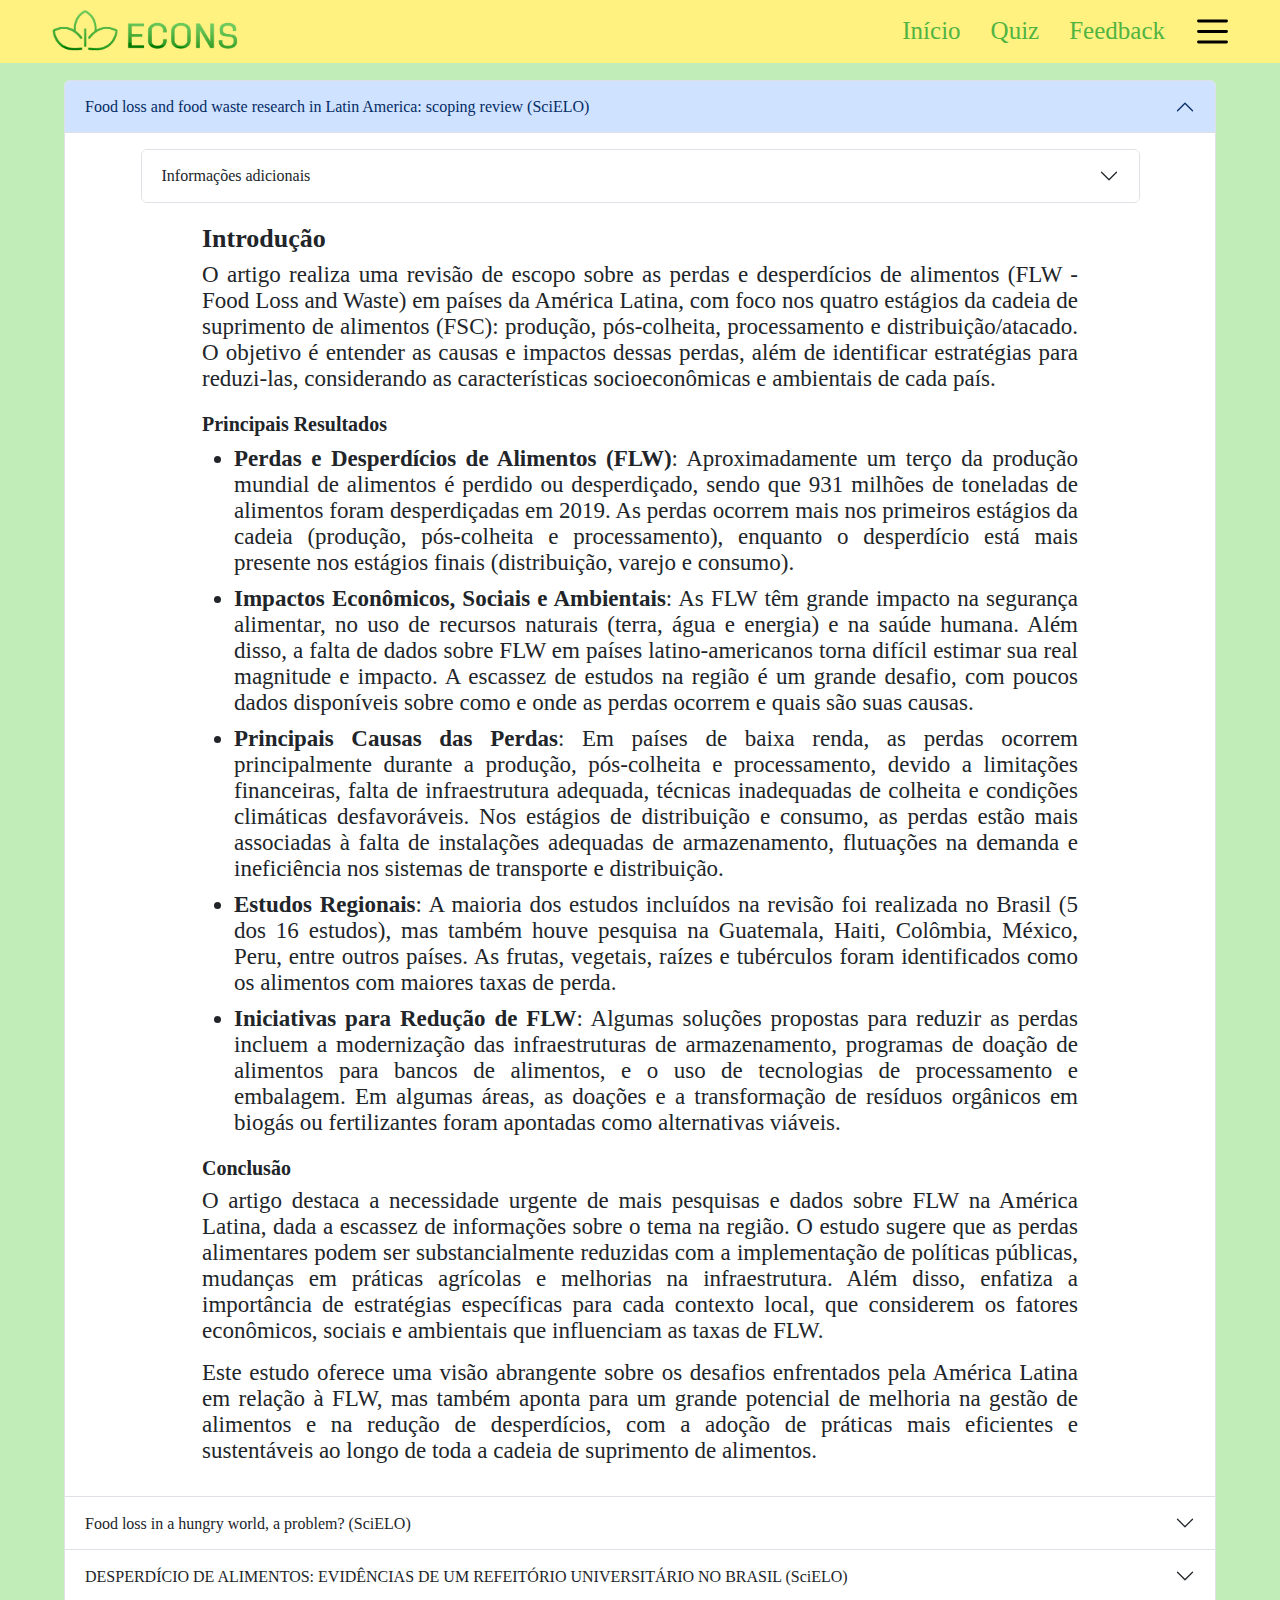
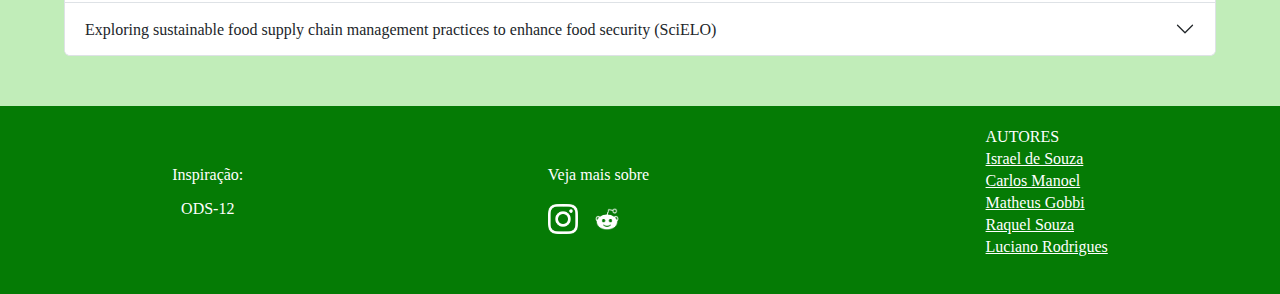
==== commit 80e2189c: "[chore] responsivo" ====
--- a/artigo.html
+++ b/artigo.html
@@ -73,23 +73,23 @@
     <main>
         <div class="accordion" id="accordionPanelsStayOpenExample">
             <div class="accordion-item">
-                <h2 class="accordion-header">
+                <h3 class="accordion-header">
                     <button class="accordion-button" type="button" data-bs-toggle="collapse"
                         data-bs-target="#panelsStayOpen-collapseOne" aria-expanded="true"
                         aria-controls="panelsStayOpen-collapseOne">
                         Food loss and food waste research in Latin America: scoping review
                         (SciELO)
                     </button>
-                </h2>
+                </h3>
                 <div id="panelsStayOpen-collapseOne" class="accordion-collapse collapse show">
                     <div class="accordion-body">
                         <div class="accordion-item">
-                            <h2 class="accordion-header">
+                            <h3 class="accordion-header">
                                 <button class="accordion-button collapsed" type="button" data-bs-toggle="collapse"
                                     data-bs-target=".keywords" aria-expanded="false" aria-controls="keywords">
                                     Informações adicionais
                                 </button>
-                            </h2>
+                            </h3>
                             <div class="accordion-collapse collapse keywords">
                                 <div class="accordion-body">
                                     <div>
@@ -134,7 +134,7 @@
                             </section>
 
                             <section>
-                                <h2>Principais Resultados</h2>
+                                <h3>Principais Resultados</h3>
                                 <ul>
                                     <li>
                                         <strong>Perdas e Desperdícios de Alimentos (FLW)</strong>:
@@ -190,7 +190,7 @@
                             </section>
 
                             <section>
-                                <h2>Conclusão</h2>
+                                <h3>Conclusão</h3>
                                 <p>
                                     O artigo destaca a necessidade urgente de mais pesquisas e
                                     dados sobre FLW na América Latina, dada a escassez de
@@ -217,23 +217,23 @@
             </div>
 
             <div class="accordion-item">
-                <h2 class="accordion-header">
+                <h3 class="accordion-header">
                     <button class="accordion-button collapsed" type="button" data-bs-toggle="collapse"
                         data-bs-target="#panelsStayOpen-collapseTwo" aria-expanded="false"
                         aria-controls="panelsStayOpen-collapseTwo">
                         Food loss in a hungry world, a problem? (SciELO)
                     </button>
-                </h2>
+                </h3>
                 <div id="panelsStayOpen-collapseTwo" class="accordion-collapse collapse">
                     <div class="accordion-body">
                         <div class="accordion-item">
-                            <h2 class="accordion-header">
+                            <h3 class="accordion-header">
                                 <button class="accordion-button collapsed" type="button" data-bs-toggle="collapse"
                                     data-bs-target="#panelsStayOpen-collapseTwo-keywords" aria-expanded="false"
                                     aria-controls="panelsStayOpen-collapseTwo-keywords">
                                     Informações adicionais
                                 </button>
-                            </h2>
+                            </h3>
                             <div id="panelsStayOpen-collapseTwo-keywords" class="accordion-collapse collapse">
                                 <div class="accordion-body">
                                     <div>
@@ -272,7 +272,7 @@
                                 à conscientização dos consumidores.
                             </p>
 
-                            <h2>Fases da Cadeia Alimentar e Causas de Perda</h2>
+                            <h3>Fases da Cadeia Alimentar e Causas de Perda</h3>
                             <p>
                                 A cadeia de fornecimento de alimentos é composta por várias
                                 fases, incluindo produção, pós-colheita, processamento,
@@ -287,9 +287,9 @@
                                 percepção sobre o valor dos alimentos.
                             </p>
 
-                            <h2>
+                            <h3>
                                 Comparações entre Países Desenvolvidos e em Desenvolvimento
-                            </h2>
+                            </h3>
                             <p>
                                 Os países desenvolvidos, como os EUA, Reino Unido e países da
                                 Europa, enfrentam desperdício principalmente nas fases de
@@ -310,7 +310,7 @@
                                 agrícolas e melhores condições de armazenamento e transporte.
                             </p>
 
-                            <h2>Impactos Econômicos e Ambientais</h2>
+                            <h3>Impactos Econômicos e Ambientais</h3>
                             <p>
                                 O desperdício de alimentos não traz apenas perdas econômicas
                                 significativas para os stakeholders da cadeia de fornecimento,
@@ -320,7 +320,7 @@
                                 naturais e energia, o que agrava ainda mais a crise ambiental.
                             </p>
 
-                            <h2>Alternativas e Soluções</h2>
+                            <h3>Alternativas e Soluções</h3>
                             <p>
                                 Diversas iniciativas têm sido tomadas por organizações não
                                 governamentais (ONGs) e outras entidades para reduzir o
@@ -344,7 +344,7 @@
                                 incentivando a adoção de práticas mais sustentáveis.
                             </p>
 
-                            <h2>Conclusão</h2>
+                            <h3>Conclusão</h3>
                             <p>
                                 O desperdício de alimentos é um problema complexo que varia em
                                 diferentes fases da cadeia alimentar, dependendo do nível de
@@ -363,25 +363,25 @@
             </div>
 
             <div class="accordion-item">
-                <h2 class="accordion-header">
+                <h3 class="accordion-header">
                     <button class="accordion-button collapsed" type="button" data-bs-toggle="collapse"
                         data-bs-target="#panelsStayOpen-collapseThree" aria-expanded="false"
                         aria-controls="panelsStayOpen-collapseThree">
                         DESPERDÍCIO DE ALIMENTOS: EVIDÊNCIAS DE UM REFEITÓRIO UNIVERSITÁRIO NO BRASIL (SciELO)
                     </button>
-                </h2>
+                </h3>
                 <div id="panelsStayOpen-collapseThree" class="accordion-collapse collapse">
                     <div class="accordion-body">
 
 
                         <div class="accordion-item">
-                            <h2 class="accordion-header">
+                            <h3 class="accordion-header">
                                 <button class="accordion-button collapsed" type="button" data-bs-toggle="collapse"
                                     data-bs-target="#panelsStayOpen-collapseThree-keywords" aria-expanded="false"
                                     aria-controls="panelsStayOpen-collapseThree-keywords">
                                     Informações adicionais
                                 </button>
-                            </h2>
+                            </h3>
                             <div id="panelsStayOpen-collapseThree-keywords" class="accordion-collapse collapse">
                                 <div class="accordion-body">
 
@@ -420,7 +420,7 @@
                                 características sensoriais dos alimentos (sabor, cheiro, aparência, textura,
                                 temperatura) e o tipo de recipiente utilizado (bandeja ou prato).</p>
 
-                            <h2>Resultados Principais:</h2>
+                            <h3>Resultados Principais:</h3>
                             <ul>
                                 <li>A quantidade média de desperdício foi de 68g por consumidor, um valor superior ao
                                     considerado aceitável na literatura (7 a 25g), mas semelhante a outros estudos
@@ -436,7 +436,7 @@
                                     esses aspectos eram avaliados positivamente, o desperdício era menor.</li>
                             </ul>
 
-                            <h2>Percepções dos Consumidores:</h2>
+                            <h3>Percepções dos Consumidores:</h3>
                             <ul>
                                 <li>Os consumidores apresentaram percepções mistas sobre as causas do desperdício, mas a
                                     maioria considerou o sabor, a aparência e a temperatura dos alimentos como
@@ -446,7 +446,7 @@
                                     tendem a ser mais rejeitados.</li>
                             </ul>
 
-                            <h2>Intervenções Recomendadas:</h2>
+                            <h3>Intervenções Recomendadas:</h3>
                             <ol>
                                 <li><strong>Redução do Tamanho das Porções:</strong> A redução da quantidade de
                                     alimentos servidos poderia ajudar a diminuir o desperdício, especialmente em relação
@@ -465,7 +465,7 @@
                                     desperdício.</li>
                             </ol>
 
-                            <h2>Conclusões:</h2>
+                            <h3>Conclusões:</h3>
                             <p>O estudo conclui que o desperdício de alimentos em refeitórios universitários tem impacto
                                 econômico, ambiental e social significativo, e que intervenções simples, como a mudança
                                 no formato dos pratos, podem resultar em reduções substanciais no desperdício. Futuros
@@ -479,25 +479,25 @@
             </div>
 
             <div class="accordion-item">
-                <h2 class="accordion-header">
+                <h3 class="accordion-header">
                     <button class="accordion-button collapsed" type="button" data-bs-toggle="collapse"
                         data-bs-target="#panelsStayOpen-collapseFour" aria-expanded="false"
                         aria-controls="panelsStayOpen-collapseFour">
                         Exploring sustainable food supply chain management practices to enhance food security (SciELO)
                     </button>
-                </h2>
+                </h3>
                 <div id="panelsStayOpen-collapseFour" class="accordion-collapse collapse">
                     <div class="accordion-body">
 
 
                         <div class="accordion-item">
-                            <h2 class="accordion-header">
+                            <h3 class="accordion-header">
                                 <button class="accordion-button collapsed" type="button" data-bs-toggle="collapse"
                                     data-bs-target="#panelsStayOpen-collapseFour-keywords" aria-expanded="false"
                                     aria-controls="panelsStayOpen-collapseFour-keywords">
                                     Informações adicionais
                                 </button>
-                            </h2>
+                            </h3>
                             <div id="panelsStayOpen-collapseFour-keywords" class="accordion-collapse collapse">
                                 <div class="accordion-body">
 
@@ -524,10 +524,10 @@
                         </div>
 
                         <article class="container">
-                            <h1>Resumo do Estudo sobre Gestão Sustentável da Cadeia de Suprimentos Alimentares (SFSCM)
-                            </h1>
-
-                            <h2>Extensão da Implementação das Práticas SFSCM</h2>
+                            <h2>Resumo do Estudo sobre Gestão Sustentável da Cadeia de Suprimentos Alimentares (SFSCM)
+                            </h2>
+
+                            <h3>Extensão da Implementação das Práticas SFSCM</h3>
                             <p>
                                 O estudo identificou dois grupos principais com relação à aplicação das práticas SFSCM:
                             </p>
@@ -546,7 +546,7 @@
                                 stakeholders para o sucesso da SFSCM.
                             </p>
 
-                            <h2>Desafios Enfrentados pelos Stakeholders</h2>
+                            <h3>Desafios Enfrentados pelos Stakeholders</h3>
                             <p>
                                 A indústria alimentícia no Zimbábue enfrenta desafios tanto organizacionais quanto
                                 macroambientais:
@@ -564,7 +564,7 @@
                                 segurança alimentar e a sustentabilidade ambiental no Zimbábue.
                             </p>
 
-                            <h2>Estratégias para Superar os Desafios</h2>
+                            <h3>Estratégias para Superar os Desafios</h3>
                             <p>
                                 Diversas estratégias foram adotadas pelas empresas para enfrentar os obstáculos da
                                 implementação de SFSCM:
@@ -581,7 +581,7 @@
                                     para incentivar a demanda por alimentos saudáveis e sustentáveis.</li>
                             </ul>
 
-                            <h2>Resultados e Efetividade das Estratégias</h2>
+                            <h3>Resultados e Efetividade das Estratégias</h3>
                             <p>
                                 A maioria dos participantes (17) relatou que ainda não implementou completamente as
                                 estratégias de SFSCM, enquanto três estão em processo de resolução dos desafios. Apenas
@@ -589,7 +589,7 @@
                                 superação dos problemas relacionados à implementação de SFSCM.
                             </p>
 
-                            <h2>Conclusões e Recomendações</h2>
+                            <h3>Conclusões e Recomendações</h3>
                             <p>
                                 O estudo conclui que, apesar das iniciativas em andamento, ainda há um longo caminho a
                                 percorrer para alcançar a sustentabilidade plena na cadeia de suprimentos alimentares no
@@ -606,7 +606,7 @@
                                     fortalecimento da governança no setor alimentar.</li>
                             </ul>
 
-                            <h2>Limitações e Sugestões para Pesquisas Futuras</h2>
+                            <h3>Limitações e Sugestões para Pesquisas Futuras</h3>
                             <p>
                                 O estudo se concentrou apenas no Zimbábue, limitando a generalização dos resultados para
                                 outros contextos. Pesquisas futuras podem ampliar o escopo geográfico e metodológico
@@ -614,7 +614,7 @@
                                 implementação das práticas SFSCM.
                             </p>
 
-                            <h2>Conclusão</h2>
+                            <h3>Conclusão</h3>
                             <p>
                                 O estudo sublinha a importância da adoção de práticas SFSCM para enfrentar os desafios
                                 relacionados à segurança alimentar, sustentabilidade ambiental e equidade social. Para
--- a/assets/style/article.css
+++ b/assets/style/article.css
@@ -22,13 +22,18 @@
 }
 
 .container h2 {
-    font-size: 30px;
+    font-size: 26px;
     font-weight: bold;
     margin-top: 20px;
 }
 
-.container p,
-li {
+.container h3 {
+    font-size: 20px;
+    font-weight: bold;
+    margin-top: 20px;
+}
+
+.container p, .container li {
     font-size: 23px;
     text-align: justify;
 }
@@ -37,8 +42,9 @@
     margin: 10px 0;
 }
 
-.keywords {
-    border-left: 1px solid black;
-    border-right: 1px solid black;
-    border-bottom: 1px solid black;
+@media (max-width:680px) {
+    body main .container p,
+    body main .container li{
+        font-size: 100%;
+    }
 }